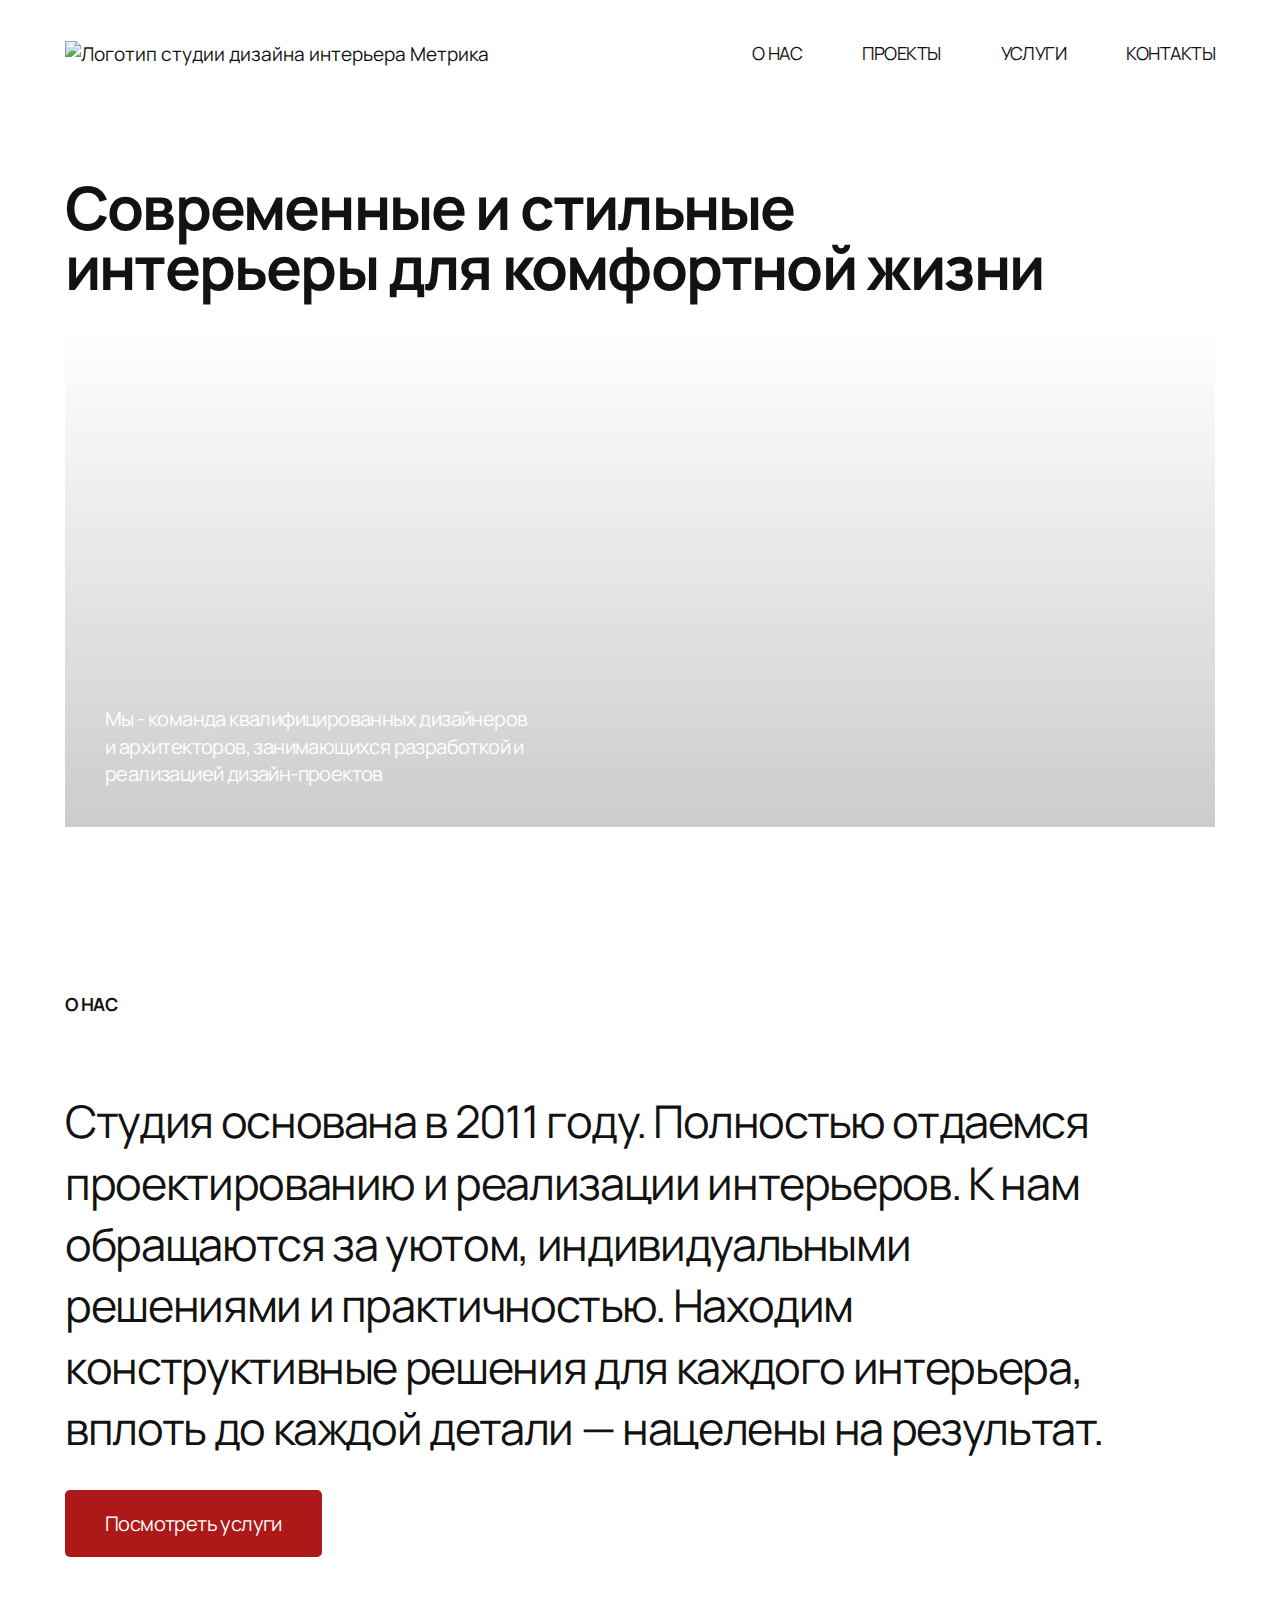
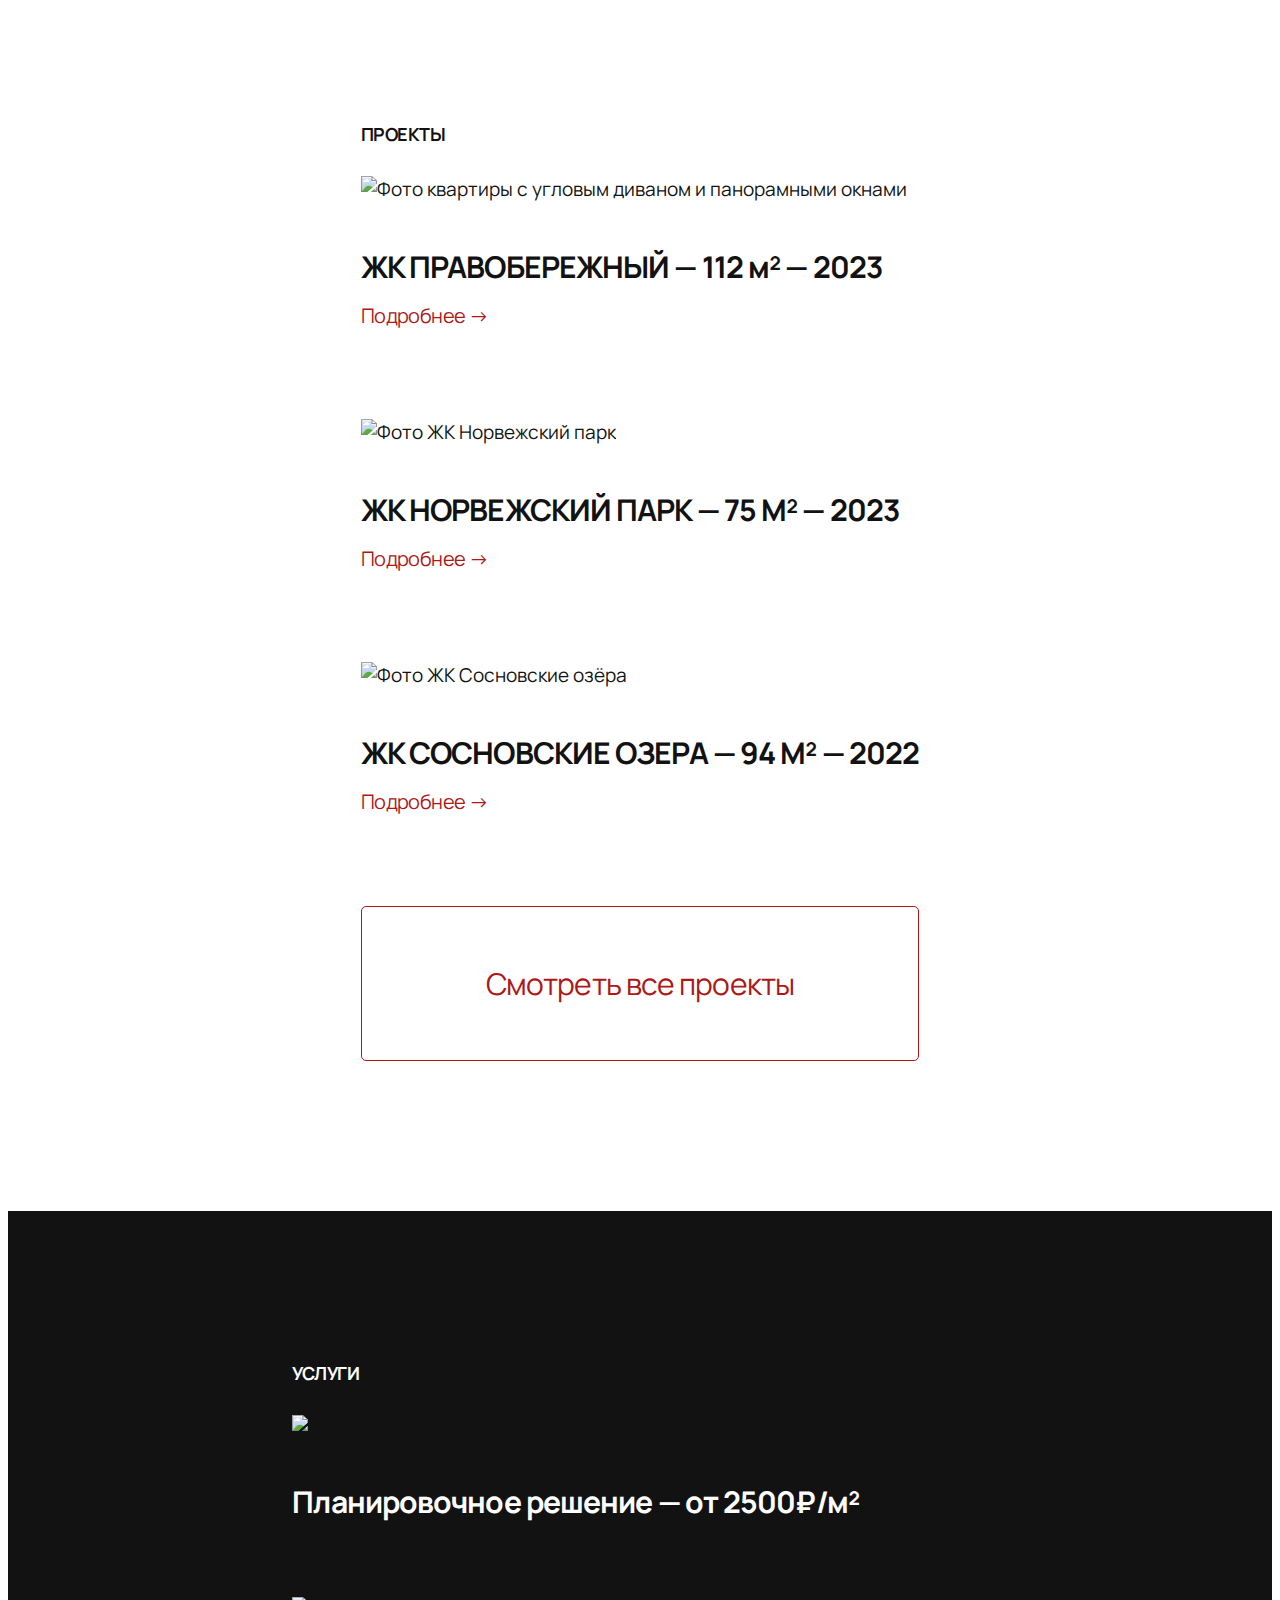
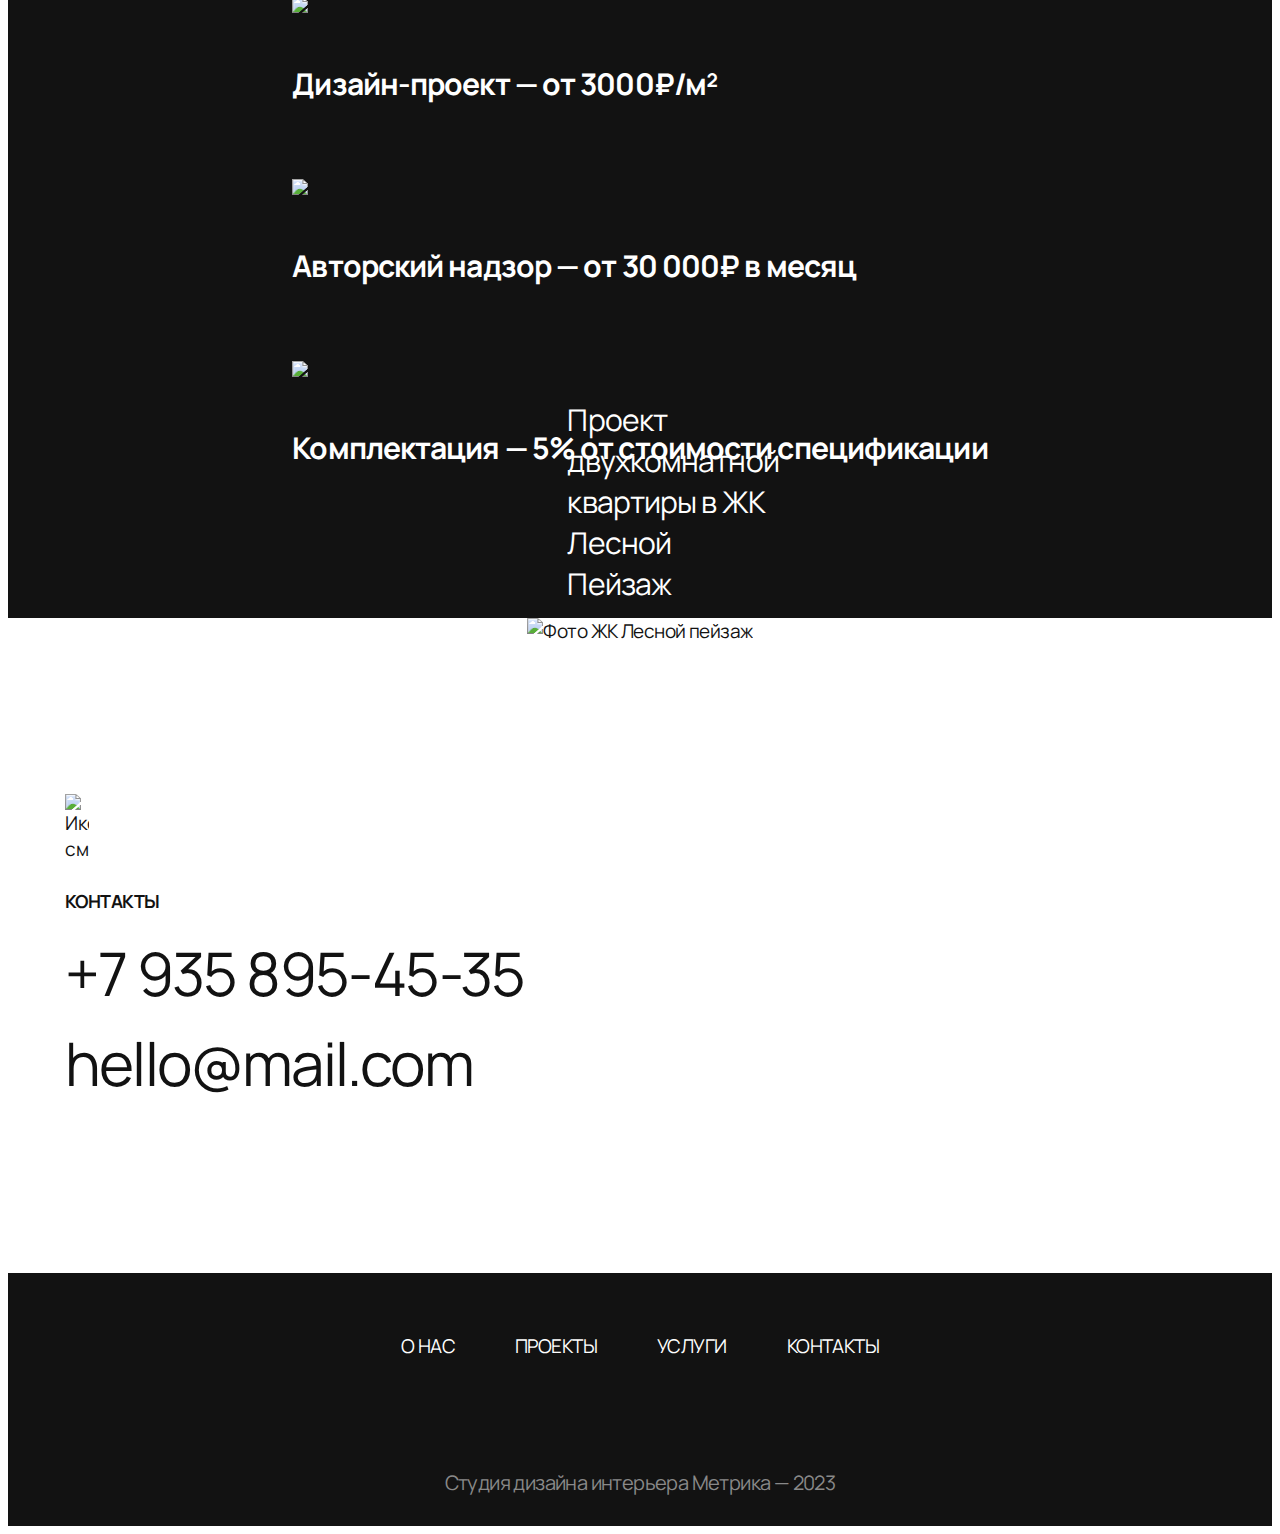
==== Metrics/index.html @ fdb77450 "Refactoring" ====
<!DOCTYPE html>
<html lang="en">

<head>
    <link rel="stylesheet" href="Styles/reset.css">
    <link href="https://fonts.googleapis.com/css2?family=Manrope:wght@400&display=swap" rel="stylesheet">
    <meta charset="UTF-8">
    <meta http-equiv="X-UA-Compatible" content="IE=edge">
    <meta name="viewport" content="width=device-width, initial-scale=1.0">
    <link rel="preconnect" href="https://fonts.googleapis.com">
    <link rel="preconnect" href="https://fonts.gstatic.com" crossorigin>
    <link rel="stylesheet" href="Styles/style.css">
    <link rel="stylesheet" href="Styles/adaptive.css">
    <link rel="icon" href="./Resources/Objects/Metrica_favicon/Favicon-logo.png">
    <title>Metrica</title>
</head>

<body>
    <div class="wrapper">
        <header class="header container">
            <div class="header__left">
                <img src="Resources/Objects/Metrica_logo/Metrica_logo.png"
                    alt="Логотип студии дизайна интерьера Метрика"
                    srcset="Resources/Objects/Metrica_logo/Metrica_logo@2x.png 2x">
            </div>
            <nav class="header__right">
                <a href="#about_us">О НАС</a>
                <a href="#projects">ПРОЕКТЫ</a>
                <a href="#services">УСЛУГИ</a>
                <a href="#contacts">КОНТАКТЫ</a>
            </nav>
        </header>
    </div>

    <div class="wrapper">
        <div class="wrapper__main  container">
            <h1>Современные и стильные <br>интерьеры для комфортной жизни</h1>
            <div class="background-chair">
                <p>Мы - команда квалифицированных дизайнеров и архитекторов, занимающихся разработкой и реализацией
                    дизайн-проектов</p>
            </div>
        </div>
    </div>

    <div class="wrapper">
        <div id="about-us" class="wrapper__about-us container">
            <h2>О НАС</h2>
            <p>Студия основана в 2011 году. Полностью отдаемся проектированию и реализации интерьеров. К нам обращаются
                за
                уютом, индивидуальными решениями и практичностью. Находим конструктивные решения для каждого интерьера,
                вплоть до каждой детали — нацелены на результат.</p>
            <a href="/">Посмотреть услуги</a>
        </div>
    </div>


    <div class="wrapper">
        <div id="projects" class="wrapper__projects">
            <h2>ПРОЕКТЫ</h2>
            <div class="project">
                <img src="Resources/Photos/RC-Pravoberezhny/RC-Pravoberezhny.png"
                    alt="Фото квартиры с угловым диваном и панорамными окнами"
                    srcset="Resources/Photos/RC-Pravoberezhny/RC-Pravoberezhny@2x.png 2x">
                <h3>ЖК ПРАВОБЕРЕЖНЫЙ — 112 м² — 2023</h3>
                <a href="">Подробнее →</a>
            </div>
            <div class="project">
                <img src="Resources/Photos/RC-Norvezhskiy-park/RC-Norvezhskiy-park.png" alt="Фото ЖК Норвежский парк"
                    srcset="Resources/Photos/RC-Norvezhskiy-park/RC-Norvezhskiy-park@2.png x2">
                <h3>ЖК НОРВЕЖСКИЙ ПАРК — 75 М² — 2023</h3>
                <a href="">Подробнее →</a>
            </div>
            <div class="project">
                <img src="Resources/Photos/RC-Sosnovskie-ozera/RC-Sosnovskie-ozera.png" alt="Фото ЖК Сосновские озёра"
                    srcset="Resources/Photos/RC-Sosnovskie-ozera/RC-Sosnovskie-ozera@2.png x2">
                <h3>ЖК СОСНОВСКИЕ ОЗЕРА — 94 М² — 2022</h3>
                <a href="">Подробнее →</a>
            </div>
            <a href="" class="project__btn-show-all">Смотреть все проекты</a>
        </div>
    </div>


    <div class="black-background">
        <div class="wrapper">
            <div id="services" class="wrapper__services">
                <h2>УСЛУГИ</h2>
                <div class="service">
                    <img src="Resources/Photos/Planning-decision/Planning-decision.png"
                        srcset="Resources/Photos/Planning-decision/Planning-decision@2.png x2">
                    <h3>Планировочное решение — от 2500₽/м²</h3>
                </div>
                <div class="service">
                    <img src="Resources/Photos/Project-design/Project-design.png"
                        srcset="Resources/Photos/Project-design/Project-design@2.png x2">
                    <h3>Дизайн-проект — от 3000₽/м²</h3>
                </div>
                <div class="service">
                    <img src="Resources/Photos/Author's-supervision/Author's-supervision.png"
                        srcset="Resources/Photos/Project-design/Author's-supervision@2.png x2">
                    <h3>Авторский надзор — от 30 000₽ в месяц</h3>
                </div>
                <div class="service">
                    <img src="Resources/Photos/Equipment/Equipment.png"
                        srcset="Resources/Photos/Equipment/Equipment@2.png x2">
                    <h3>Комплектация — 5% от стоимости спецификации</h3>
                </div>
            </div>
        </div>
    </div>

    <div class="wrapper">

        <a href="/" class="wrapper__single-project">
            <img src="Resources/Photos/RC_Forest_Landscape/RC_Forest_Landscape.png" alt="Фото ЖК Лесной пейзаж"
                srcset="Resources/Photos/RC_Forest_Landscape/RC_Forest_Landscape@2.png x2">
            <p>Проект двухкомнатной квартиры в ЖК Лесной Пейзаж</p>
        </a>
    </div>

    <div class="wrapper">
        <div id="contacts" class="wrapper__contacts  container">
            <img src="Resources/Objects/Phone_logo/Phone_logo.png" alt="Иконка смартфона"
                srcset="Resources/Objects/Phone_logo/Phone_logo@2.png x2">
            <h2>КОНТАКТЫ</h2>
            <a href="tel:+79358954535">+7 935 895-45-35</a>
            <a href="mailto:mail@htmlacademy.ru">hello@mail.com</a>
        </div>
    </div>

    <div class="black-background">
        <div class="wrapper">
            <footer>
                <footer class="footer__links">
                    <a href="#about_us">О НАС</a>
                    <a href="#projects">ПРОЕКТЫ</a>
                    <a href="#services">УСЛУГИ</a>
                    <a href="#contacts">КОНТАКТЫ</a>
                </footer>
                <p>Студия дизайна интерьера Метрика — 2023</p>
            </footer>
        </div>
    </div>

</body>

</html>
---- Metrics/Styles/style.css ----
html {
  font-family: "Manrope";
  font-size: 62.5%;
  color: #121212;
}

body {
  font-size: 1.9rem;
  align-items: center;
  font-weight: 400;
  font-style: normal;
}

h1,
h2,
h3,
h4,
h5,
h6,
p,
a {
  letter-spacing: -0.03em;
}

.wrapper {
  display: flex;
  flex-direction: column;
  align-items: center;
  font-family: "Manrope";
  font-style: normal;
  padding: 0 3.3rem;
}

.container {
  max-width: 115rem;
}

a {
  color: #121212;
  text-decoration: none;
  transition: all 0.3s;
}

a:hover {
  color: #888888;
  border-bottom: 0.1rem solid #888888;
  transition: 0.3s;
}

.header {
  width: 100%;
  display: flex;
  justify-content: space-between;
  flex-wrap: wrap;
  margin-bottom: 7rem;
  margin-top: 3.3rem;
}

.header__left img {
  width: auto;
  height: 1.9rem;
}

.header__right {
  display: flex;
  flex-wrap: wrap;
  gap: 6rem;
}

.header__right a {
  font-size: 1.8rem;
}

.wrapper__main {
  display: flex;
  flex-direction: column;
  margin-bottom: 15rem;
  width: 100%;
}

h1 {
  font-size: 6rem;
  line-height: 6rem;
  margin-bottom: 3rem;
}

.background-chair {
  display: flex;
  align-items: end;
  background: linear-gradient(
      180deg,
      rgba(0, 0, 0, 0) 0%,
      rgba(0, 0, 0, 0.2) 100%
    ),
    url(../Resources/Photos/Chair.png) center center/cover no-repeat;
  width: 100%;
  height: 50vw;
  max-height: 50rem;
}

.background-chair p {
  color: #fff;
  max-width: 43rem;
  margin: 4rem;
  font-size: 2rem;
  line-height: 2.73rem;
}

h2 {
  font-size: 1.8rem;
  margin-bottom: 3rem;
  justify-content: start;
}

.wrapper__about-us {
  display: flex;
  flex-direction: column;
  margin-bottom: 15rem;
}

.wrapper__about-us p {
  max-width: 105rem;
}

.wrapper__about-us {
  width: 100%;
}

p {
  font-size: 4.5rem;
  line-height: 6.14rem;
  margin-bottom: 3rem;
}

.wrapper__about-us a {
  width: fit-content;
  background-color: #ad1818;
  color: #fff;
  padding: 2rem 4rem;
  text-decoration: none;
  font-size: 2rem;
  line-height: 2.73rem;
  border-radius: 0.5rem;
  transition: 0.3s;
}

.wrapper__about-us a:hover {
  border-bottom: none;
}

.wrapper__projects {
  display: flex;
  flex-direction: column;
  margin-bottom: 15rem;
}

.project {
  margin-bottom: 9rem;
}

.project img {
  width: 100%;
  margin-bottom: 1.5rem;
}

h3 {
  font-size: 3rem;
  line-height: 4rem;
  margin-bottom: 1.5rem;
}

.project a {
  border: none;
  color: #ad1818;
  text-decoration: none;
  font-size: 2rem;
  line-height: 2.73rem;
  margin-bottom: 9rem;

  transition: 0.3s;
}

a.project__btn-show-all {
  font-size: 3rem;
  text-align: center;
  padding-top: 5.6rem;
  padding-bottom: 5.6rem;
  border: 0.1rem solid #ad1818;
  text-decoration: none;
  color: #ad1818;
  border-radius: 0.5rem;
  transition: 0.3s;
}

a.project__btn-show-all:hover {
  text-decoration: none;
  color: #fff;
  background-color: #ad1818;
  transition: 0.4s;
}

.wrapper__services {
  display: flex;
  flex-direction: column;
  justify-content: center;
  color: #fff;
  background-color: #121212;
  align-items: start;
  margin-bottom: 7.5rem;
}

.wrapper__services h2 {
  margin-top: 15rem;
}

.wrapper__services img {
  width: 100%;
  margin-bottom: 1.5rem;
}

.service {
  margin-bottom: 6rem;
}

.wrapper__single-project {
  position: relative;

  margin-bottom: 15rem;
}

.wrapper__single-project img {
  width: 100%;
  max-width: 115rem;
}

.wrapper__single-project:hover {
  border-bottom: none;
}

.wrapper__single-project p {
  color: #fff;
  position: absolute;
  font-size: 3rem;
  line-height: 4.1rem;
  max-width: 48rem;
  bottom: 4rem;
  left: 4rem;
  margin-bottom: 0;
}

.black-background {
  background: #121212;
}

.wrapper__contacts {
  position: relative;
  display: flex;
  flex-direction: column;
  margin-bottom: 15rem;
  width: 100%;
}

.wrapper__contacts img {
  max-width: 2.4rem;
  margin-bottom: 1.2rem;
}

.wrapper__contacts h3 {
  font-size: 6rem;
  line-height: 6rem;
  margin-bottom: 3rem;
}

.wrapper__contacts a {
  text-decoration: none;
  font-size: 6rem;
  line-height: 6rem;
  margin-bottom: 3rem;
  border: none;
}

.wrapper__contacts a:hover {
  color: #888888;
  text-decoration: underline;
  transition: 0.3s;
}

footer {
  margin-top: 3rem;
  display: flex;
  flex-direction: column;
  align-items: center;
  flex-wrap: wrap;
}

.footer__links {
  margin-bottom: 9rem;
  display: flex;
  flex-direction: row;
  flex-wrap: wrap;
  gap: 6rem;
}

footer a {
  color: #fff;
  transition: 0.3s;
  text-decoration: none;
  border-bottom: none;
}

footer a:hover {
  color: #898989;
  transition: 0.3s;
  border-bottom: none;
}

footer p {
  color: #898989;
  font-size: 2rem;
  line-height: 2.7rem;
  margin-bottom: 3rem;
}
---- Metrics/Styles/adaptive.css ----
@media (max-width: 60rem) {
  .header {
    flex-direction: column;
    justify-content: center;
    align-content: center;
    gap: 5rem;
    margin-bottom: 5rem;
  }

  .header__right {
    flex-direction: column;
    text-align: center;
  }

  .header__left img {
    width: auto;
    height: 3rem;
  }

  .wrapper__main {
    margin-bottom: 8rem;
  }

  h1 {
    font-size: 2.3rem;
    line-height: 3rem;
    font-weight: 500;
  }

  h2 {
    font-size: 1.8rem;
    margin-bottom: 3rem;
    letter-spacing: -0.03em;
    justify-content: start;
    text-align: center;
  }

  .wrapper__about-us {
    margin-bottom: 10rem;
  }

  .background-chair {
    height: 93vw;
    max-height: 50rem;
    background: linear-gradient(
        180deg,
        rgba(0, 0, 0, 0) 40%,
        rgba(0, 0, 0, 0.6) 100%
      ),
      url(../Resources/Photos/Chair.png) center center/cover no-repeat;
  }

  .background-chair p {
    color: #fff;
    max-width: 43rem;
    margin: 2.5rem;
    font-size: 1.5rem;
    line-height: 2rem;
  }

  p {
    font-size: 2.4rem;
    line-height: 3.5rem;
  }

  .wrapper__about-us {
    margin-bottom: 8rem;
  }

  .wrapper__about-us a {
    width: 100%;
    text-align: center;
  }

  .project img {
    height: 50vw;
    object-fit: cover;
  }

  h3 {
    font-size: 2rem;
    line-height: 3rem;
  }

  .wrapper__projects {
    margin-bottom: 4rem;
  }

  .project {
    margin-bottom: 5rem;
  }

  .project:nth-child(4) {
    margin-bottom: 8rem;
  }

  a.project__btn-show-all {
    font-size: 2.4rem;
    padding-top: 3.2rem;
    padding-bottom: 3.2rem;
  }

  .wrapper__services {
    align-items: center;
    margin-bottom: 0;
  }

  .wrapper__services h2 {
    margin-top: 4rem;
  }

  .service:nth-child(5) {
    margin-bottom: 4rem;
  }

  .wrapper__services img {
    height: 30vw;
    object-fit: cover;
  }

  .wrapper__single-project {
    margin-top: 4rem;
    margin-bottom: 8rem;
  }

  .wrapper__single-project p {
    max-width: 21rem;
    font-size: 1.5rem;
    line-height: 2rem;
    bottom: 2.5rem;
    left: 2.5rem;
    margin-bottom: 0;
  }

  .wrapper__single-project img {
    height: 74vw;
    object-fit: cover;
  }

  .wrapper__single-project h3 {
    color: #fff;
    position: absolute;
    left: 2rem;
    bottom: 2rem;
    max-width: 31rem;
  }

  .wrapper__contacts {
    margin-bottom: 0;
    justify-content: center;
    align-self: center;
    text-align: center;
    width: 100%;
  }

  .wrapper__contacts img {
    display: none;
  }

  .wrapper__contacts a {
    font-size: 3.1rem;
    line-height: 3.1rem;
    margin-bottom: 4rem;
    letter-spacing: -0.03em;
  }

  footer {
    margin-top: 0;
  }

  .footer__links {
    font-size: 1.4rem;
    margin-top: 4rem;
    margin-bottom: 4rem;
    gap: 2rem;
  }

  footer p {
    font-size: 1.5rem;
    line-height: 2.7rem;
    margin-bottom: 4rem;
  }
}
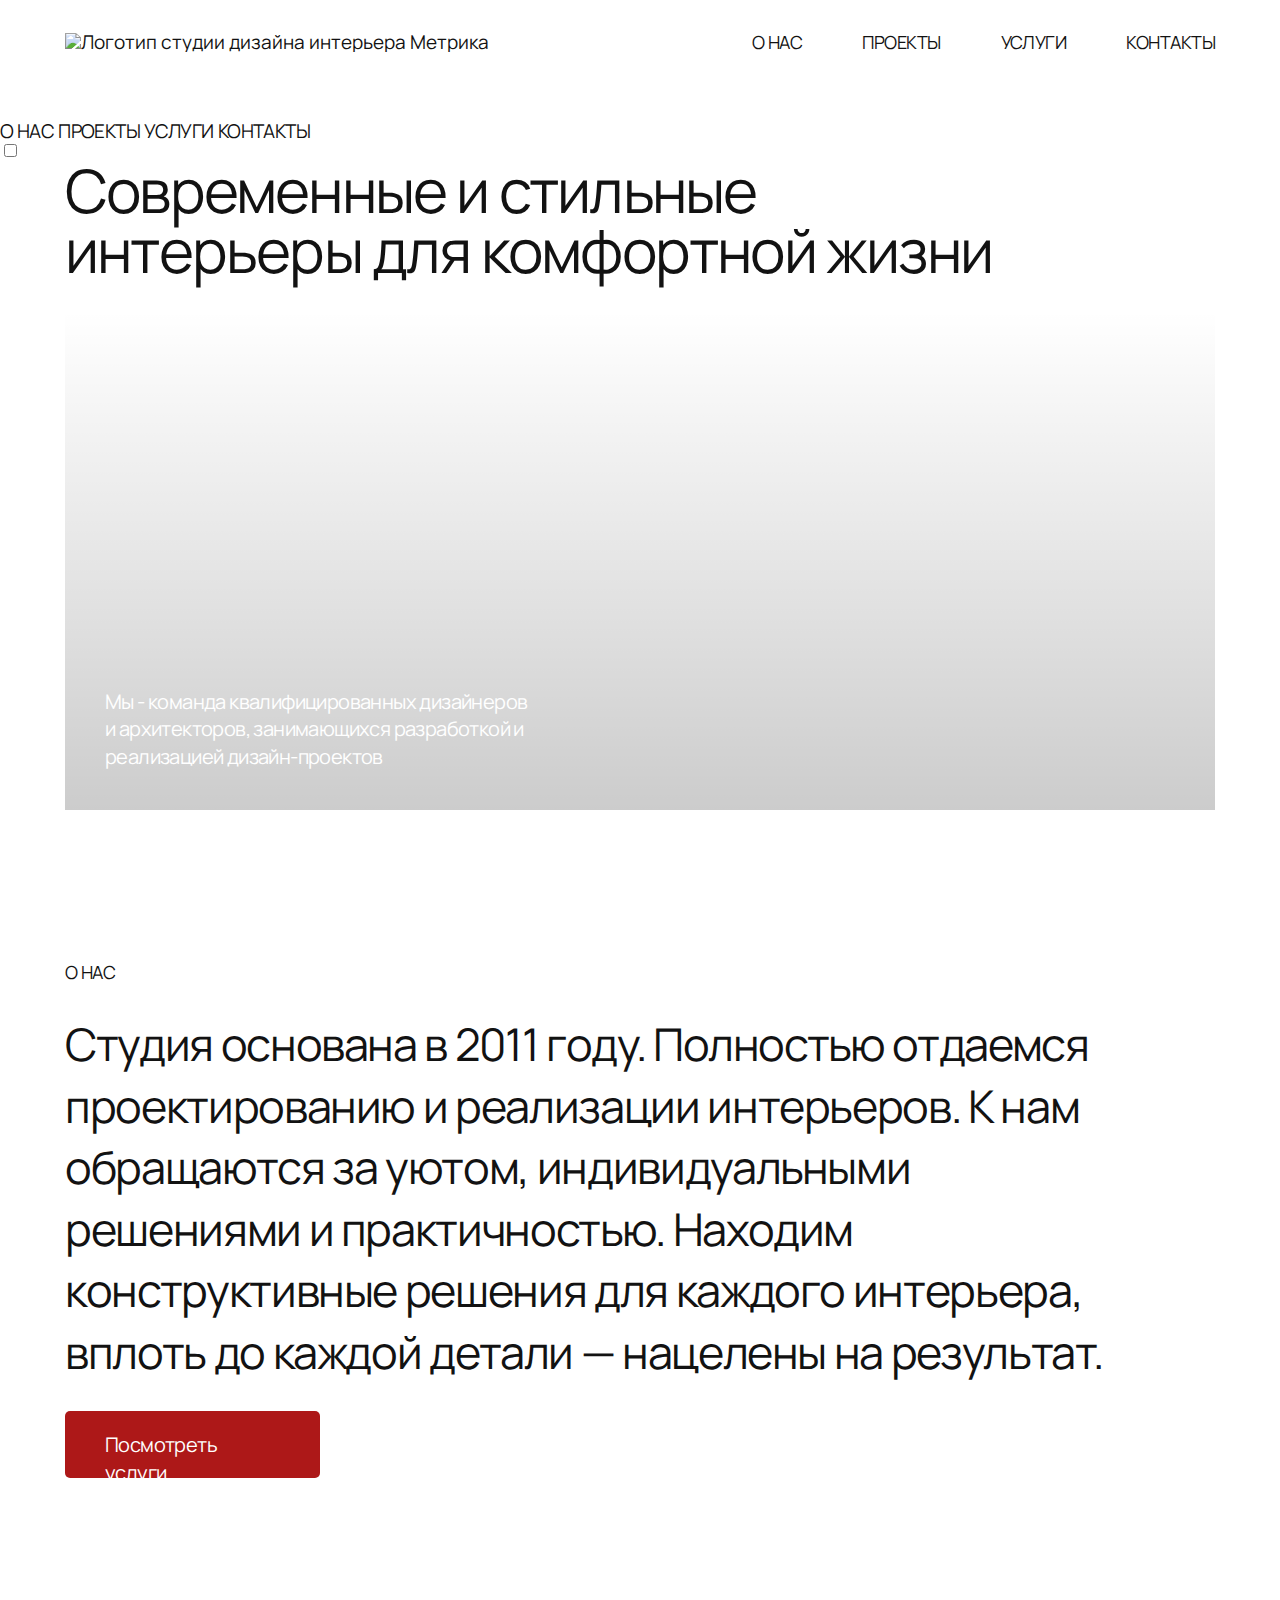
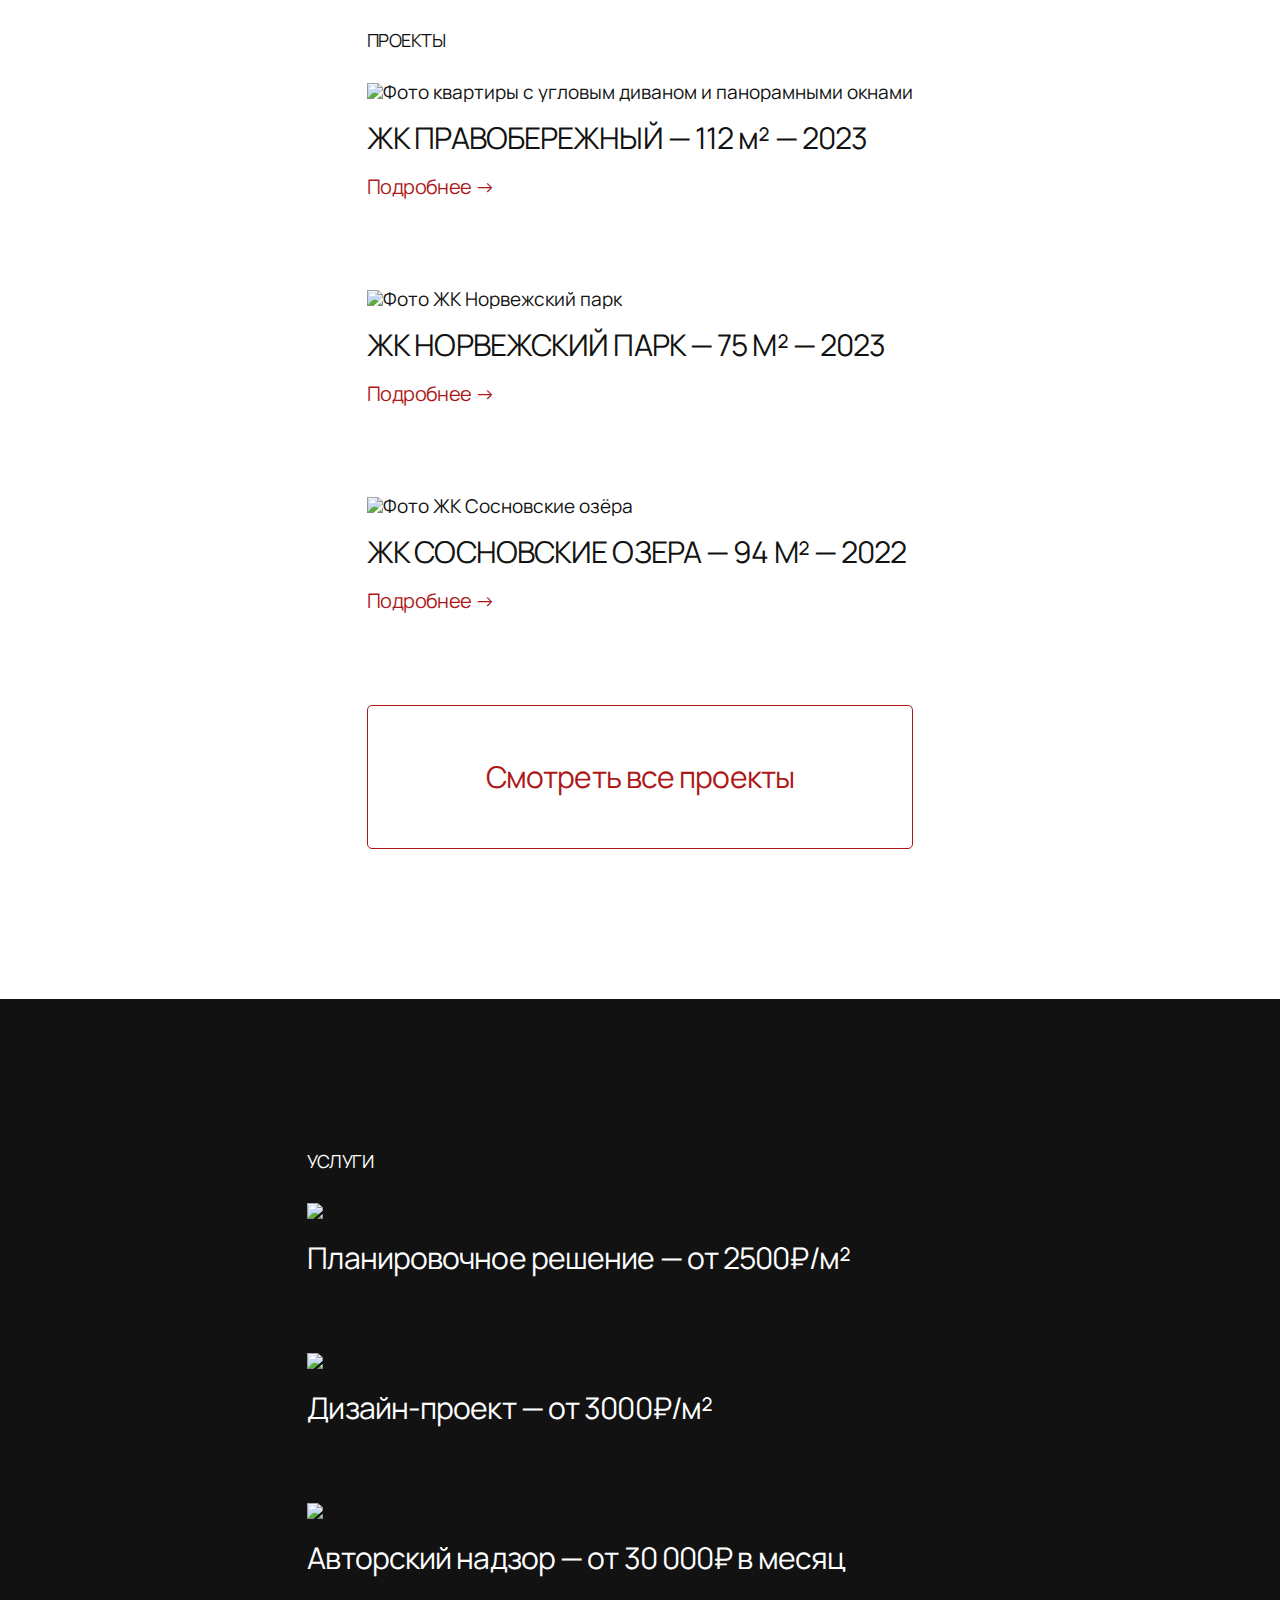
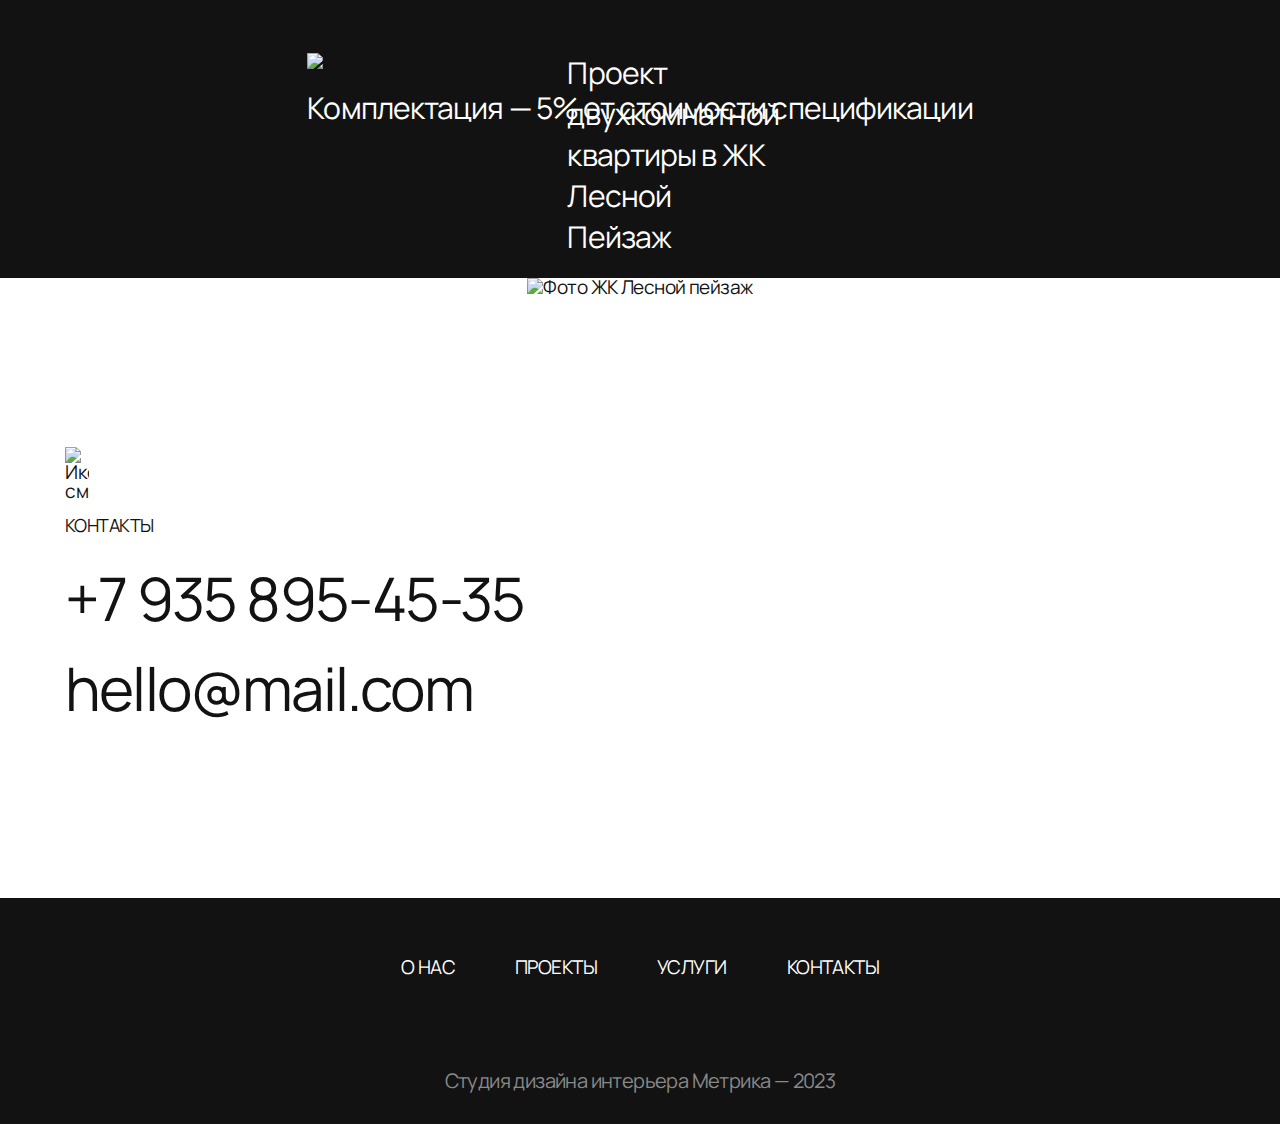
==== commit b51b0e7d: "added mobile menu" ====
--- a/Metrics/index.html
+++ b/Metrics/index.html
@@ -11,11 +11,12 @@
     <link rel="preconnect" href="https://fonts.gstatic.com" crossorigin>
     <link rel="stylesheet" href="Styles/style.css">
     <link rel="stylesheet" href="Styles/adaptive.css">
+    <link rel="stylesheet" href="Styles/test.css">
     <link rel="icon" href="./Resources/Objects/Metrica_favicon/Favicon-logo.png">
     <title>Metrica</title>
 </head>
 
-<body>
+<body id="body">
     <div class="wrapper">
         <header class="header container">
             <div class="header__left">
@@ -23,8 +24,9 @@
                     alt="Логотип студии дизайна интерьера Метрика"
                     srcset="Resources/Objects/Metrica_logo/Metrica_logo@2x.png 2x">
             </div>
+
             <nav class="header__right">
-                <a href="#about_us">О НАС</a>
+                <a href="#about-us">О НАС</a>
                 <a href="#projects">ПРОЕКТЫ</a>
                 <a href="#services">УСЛУГИ</a>
                 <a href="#contacts">КОНТАКТЫ</a>
@@ -32,6 +34,19 @@
         </header>
     </div>
 
+    <nav id="mobile-header">
+
+        <a href="#about-us">О НАС</a></div>
+        <a href="#projects">ПРОЕКТЫ</a>
+        <a href="#services">УСЛУГИ</a>
+        <a href="#contacts">КОНТАКТЫ</a>
+        <div id="toggle">
+            <input type="checkbox">
+            <span></span>
+        </div>
+    </nav>
+
+    <div id="blackout"></div>
     <div class="wrapper">
         <div class="wrapper__main  container">
             <h1>Современные и стильные <br>интерьеры для комфортной жизни</h1>
@@ -45,9 +60,11 @@
     <div class="wrapper">
         <div id="about-us" class="wrapper__about-us container">
             <h2>О НАС</h2>
-            <p>Студия основана в 2011 году. Полностью отдаемся проектированию и реализации интерьеров. К нам обращаются
+            <p>Студия основана в 2011 году. Полностью отдаемся проектированию и реализации интерьеров. К нам
+                обращаются
                 за
-                уютом, индивидуальными решениями и практичностью. Находим конструктивные решения для каждого интерьера,
+                уютом, индивидуальными решениями и практичностью. Находим конструктивные решения для каждого
+                интерьера,
                 вплоть до каждой детали — нацелены на результат.</p>
             <a href="/">Посмотреть услуги</a>
         </div>
@@ -142,6 +159,7 @@
         </div>
     </div>
 
+    <script src="Scripts/script.js"></script>
 </body>
 
 </html>--- a/Metrics/Styles/style.css
+++ b/Metrics/Styles/style.css
@@ -42,8 +42,8 @@
 }
 
 a:hover {
-  color: #888888;
-  border-bottom: 0.1rem solid #888888;
+  border-bottom: 0.1rem solid #121212;
+  opacity: 0.5;
   transition: 0.3s;
 }
 
@@ -53,18 +53,23 @@
   justify-content: space-between;
   flex-wrap: wrap;
   margin-bottom: 7rem;
-  margin-top: 3.3rem;
+  margin-top: 3.282rem;
 }
 
 .header__left img {
-  width: auto;
-  height: 1.9rem;
+  width: 12.689rem;
+  height: 2.142rem;
 }
 
 .header__right {
   display: flex;
   flex-wrap: wrap;
   gap: 6rem;
+}
+
+.header__right ::after {
+  width: 10rem;
+  height: 10rem;
 }
 
 .header__right a {
@@ -108,6 +113,7 @@
 
 h2 {
   font-size: 1.8rem;
+  line-height: 2.459rem;
   margin-bottom: 3rem;
   justify-content: start;
 }
@@ -128,23 +134,26 @@
 
 p {
   font-size: 4.5rem;
-  line-height: 6.14rem;
-  margin-bottom: 3rem;
+  line-height: 6.147rem;
+  margin-bottom: 2.8rem;
 }
 
 .wrapper__about-us a {
   width: fit-content;
   background-color: #ad1818;
+  width: 25.5rem;
+  height: 6.7rem;
   color: #fff;
   padding: 2rem 4rem;
   text-decoration: none;
   font-size: 2rem;
-  line-height: 2.73rem;
+  line-height: 2.732rem;
   border-radius: 0.5rem;
   transition: 0.3s;
 }
 
 .wrapper__about-us a:hover {
+  opacity: 1;
   border-bottom: none;
 }
 
@@ -165,7 +174,7 @@
 
 h3 {
   font-size: 3rem;
-  line-height: 4rem;
+  line-height: 4.098rem;
   margin-bottom: 1.5rem;
 }
 
@@ -174,13 +183,18 @@
   color: #ad1818;
   text-decoration: none;
   font-size: 2rem;
-  line-height: 2.73rem;
+  line-height: 2.732rem;
   margin-bottom: 9rem;
 
   transition: 0.3s;
 }
 
+.project a:hover {
+  opacity: 1;
+}
+
 a.project__btn-show-all {
+  width: 100%;
   font-size: 3rem;
   text-align: center;
   padding-top: 5.6rem;
@@ -193,6 +207,7 @@
 }
 
 a.project__btn-show-all:hover {
+  opacity: 1;
   text-decoration: none;
   color: #fff;
   background-color: #ad1818;
@@ -234,6 +249,7 @@
 }
 
 .wrapper__single-project:hover {
+  opacity: 1;
   border-bottom: none;
 }
 
@@ -320,3 +336,7 @@
   line-height: 2.7rem;
   margin-bottom: 3rem;
 }
+
+.fixed {
+  position: fixed;
+}
--- a/Metrics/Styles/adaptive.css
+++ b/Metrics/Styles/adaptive.css
@@ -1,15 +1,121 @@
 @media (max-width: 60rem) {
+  #mobile-header {
+    display: flex;
+    position: absolute;
+    flex-direction: column;
+    text-align: center;
+    align-items: center;
+    gap: 3.3rem;
+    margin: 0 auto;
+    top: -11.7rem;
+    left: 0;
+    right: 0;
+    background: white;
+    display: flex;
+    transition: all 600ms ease-in-out;
+    padding-bottom: 1rem;
+    z-index: 1;
+  }
+
+  #toggle {
+    position: relative;
+    width: 4rem;
+    height: 4rem;
+    transition: all 300ms ease-in-out;
+  }
+
+  #toggle input {
+    position: absolute;
+    top: -10px;
+    left: -10px;
+    width: 50px;
+    height: 50px;
+    z-index: 1;
+    opacity: 0;
+    cursor: pointer;
+  }
+
+  #mobile-header span::after,
+  #mobile-header span::before {
+    position: absolute;
+    display: block;
+    content: "";
+    background-color: #121212;
+    transform: rotate(45deg);
+    width: 25px;
+    height: 5px;
+    top: 5px;
+    transition: all 0.3s;
+  }
+
+  #mobile-header span::before {
+    transform: rotate(-45deg);
+    left: 15px;
+  }
+
+  #mobile-header.active {
+    top: 9.3rem;
+    transition: all 600ms ease-in-out;
+    padding-bottom: 3.3rem;
+  }
+
+  #toggle input:checked + span::after {
+    transform: rotate(-45deg);
+    top: 3px;
+  }
+
+  #toggle input:checked + span::before {
+    transform: rotate(45deg);
+    top: 3px;
+  }
+
+  #blackout {
+    visibility: hidden;
+    position: absolute;
+    display: block;
+    width: 100%;
+    height: 200rem;
+    background-color: transparent;
+    transition: all 400ms;
+  }
+
+  #blackout.blackout {
+    visibility: inherit;
+    display: block;
+    width: 100%;
+    height: 200rem;
+    position: absolute;
+    background-color: #121212;
+    opacity: 50%;
+    z-index: 0;
+    transition: all 400ms;
+  }
+
+  span {
+    position: absolute;
+    margin-top: 1rem;
+    left: 0;
+  }
+
   .header {
     flex-direction: column;
     justify-content: center;
     align-content: center;
     gap: 5rem;
     margin-bottom: 5rem;
+    background-color: #fff;
+    z-index: 2;
+    padding-top: 3.3rem;
+    margin-top: 0;
   }
 
   .header__right {
-    flex-direction: column;
-    text-align: center;
+    display: none;
+  }
+
+  a {
+    width: fit-content;
+    border-bottom: 0.1rem solid transparent;
   }
 
   .header__left img {
@@ -18,6 +124,7 @@
   }
 
   .wrapper__main {
+    margin-top: 3.3rem;
     margin-bottom: 8rem;
   }
 
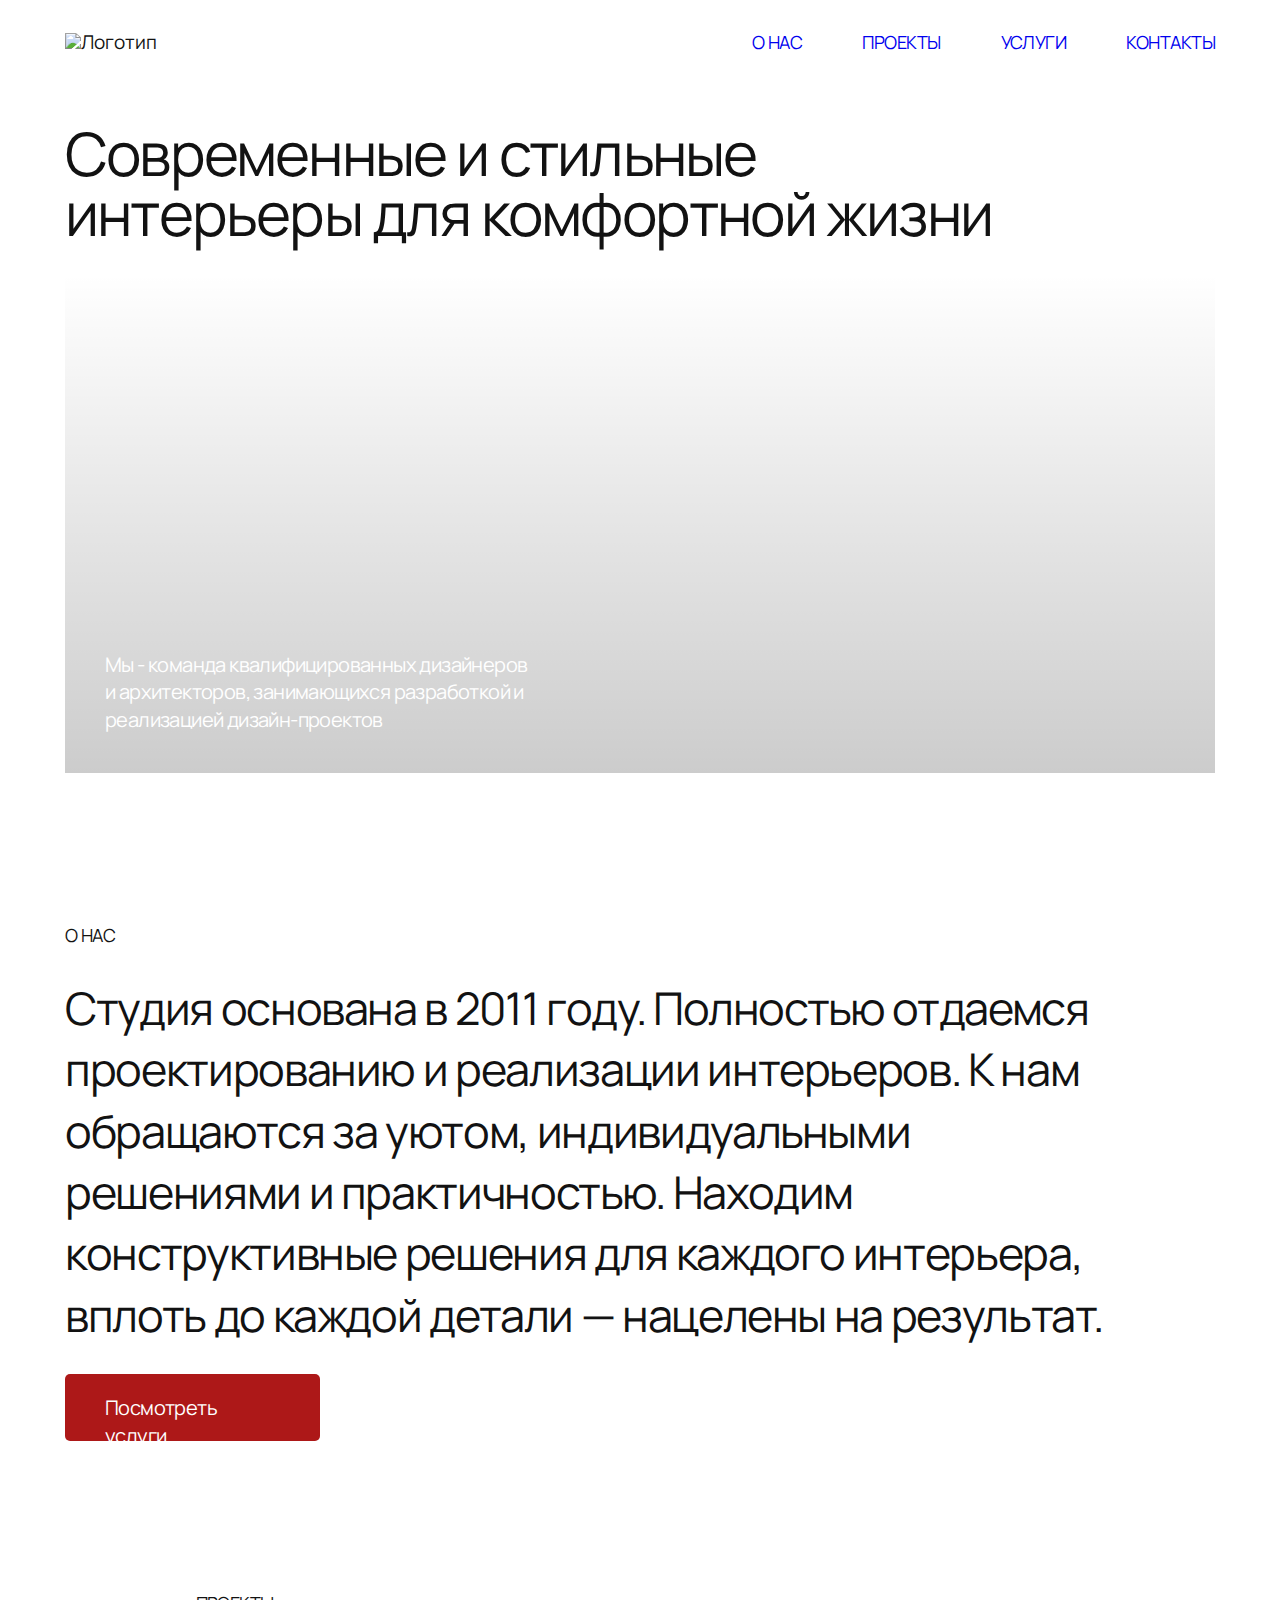
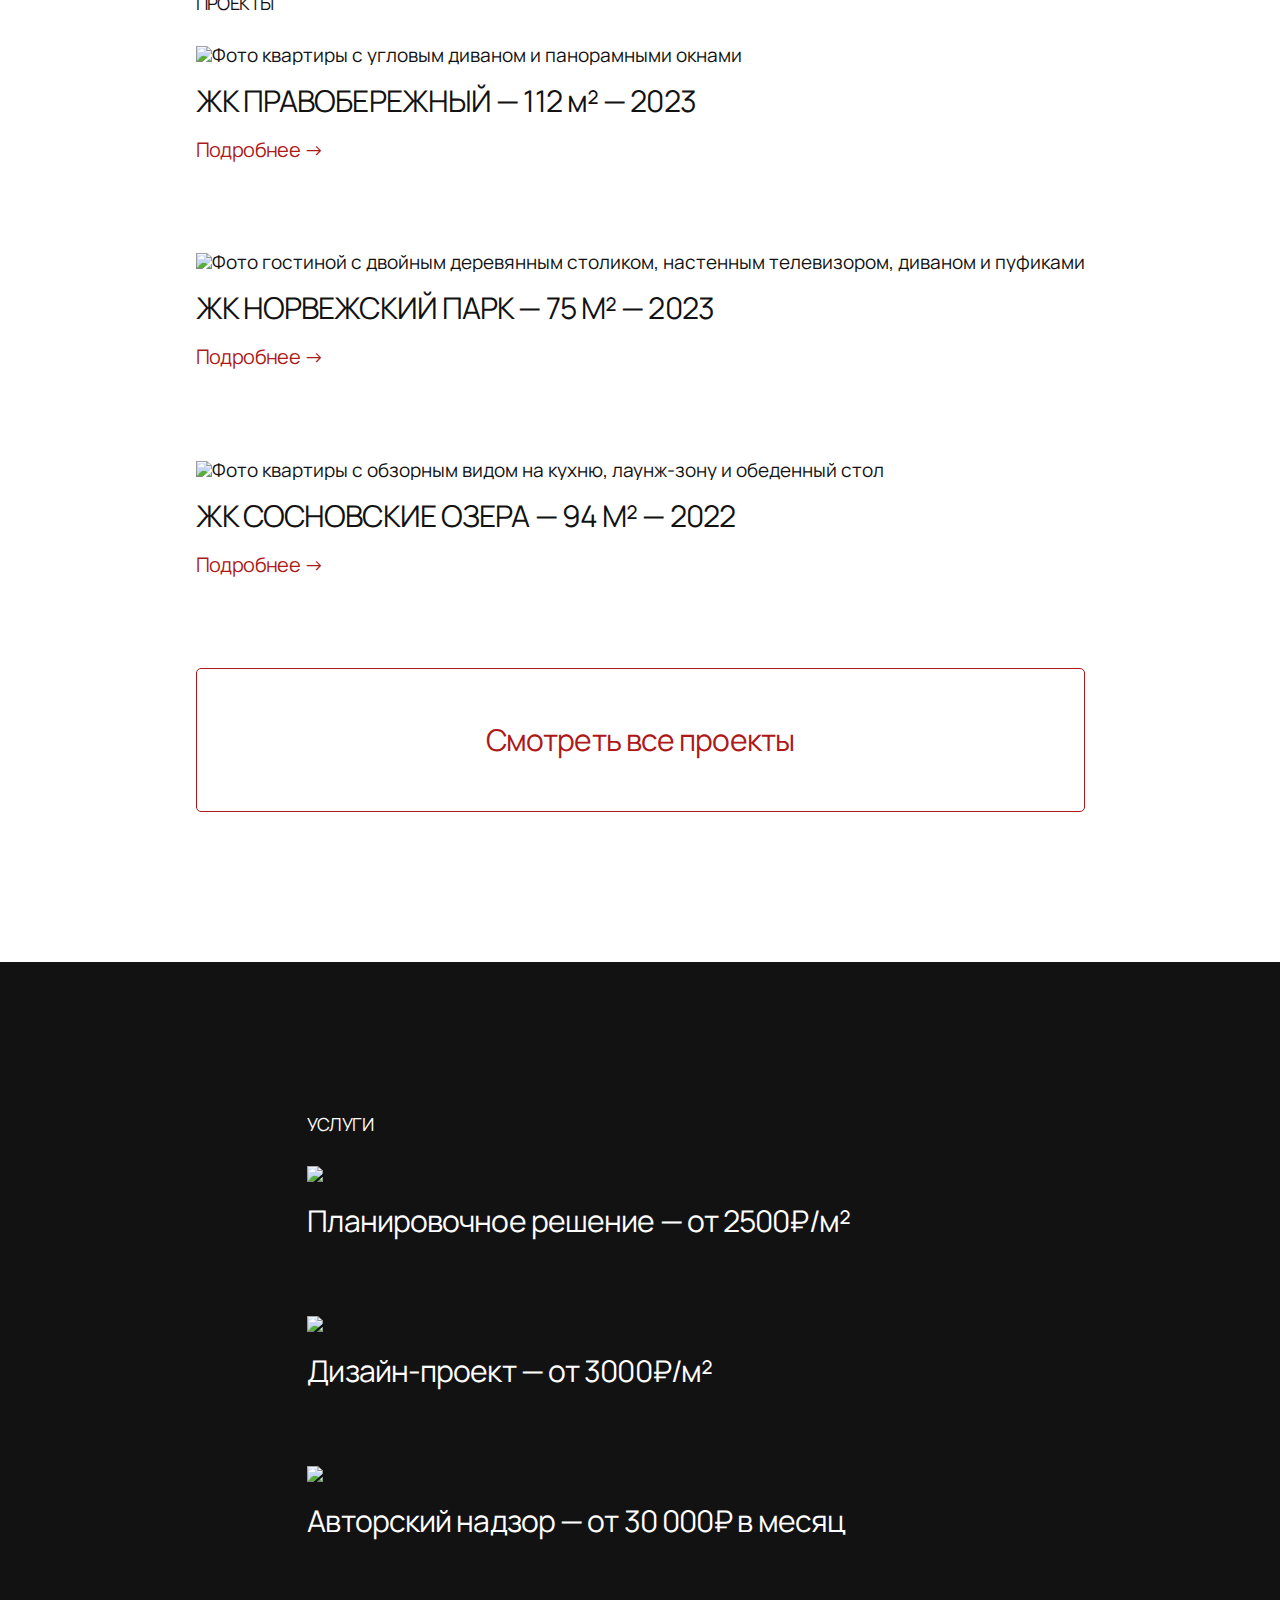
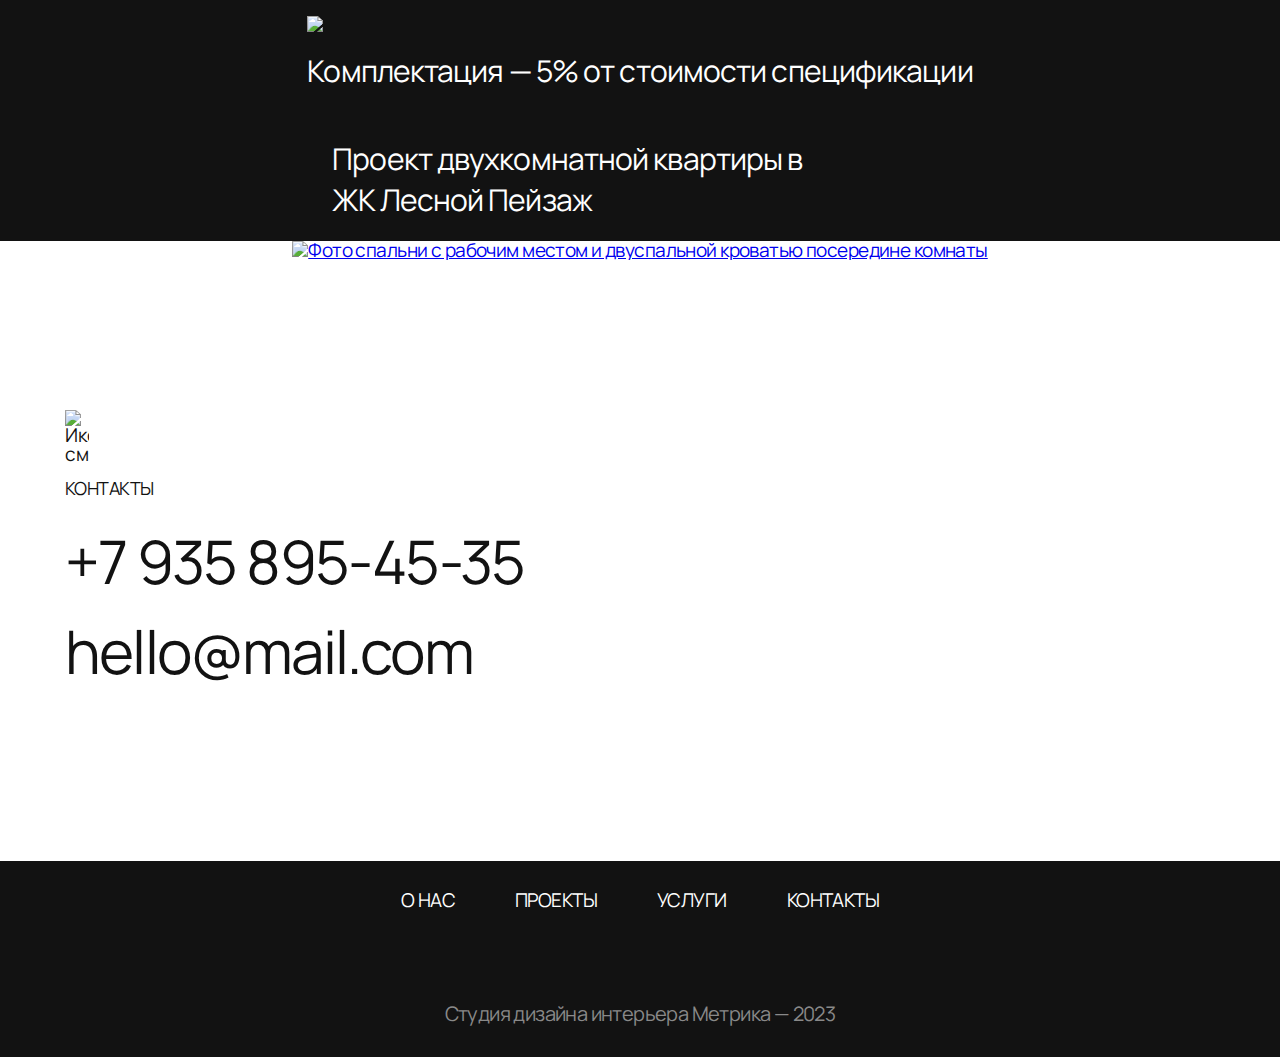
==== commit 81a62ef0: "ref" ====
--- a/Metrics/index.html
+++ b/Metrics/index.html
@@ -11,7 +11,6 @@
     <link rel="preconnect" href="https://fonts.gstatic.com" crossorigin>
     <link rel="stylesheet" href="Styles/style.css">
     <link rel="stylesheet" href="Styles/adaptive.css">
-    <link rel="stylesheet" href="Styles/test.css">
     <link rel="icon" href="./Resources/Objects/Metrica_favicon/Favicon-logo.png">
     <title>Metrica</title>
 </head>
@@ -19,142 +18,143 @@
 <body id="body">
     <div class="wrapper">
         <header class="header container">
-            <div class="header__left">
-                <img src="Resources/Objects/Metrica_logo/Metrica_logo.png"
-                    alt="Логотип студии дизайна интерьера Метрика"
-                    srcset="Resources/Objects/Metrica_logo/Metrica_logo@2x.png 2x">
-            </div>
+            <img class="header__logo" src="Resources/Objects/Metrica_logo/Metrica_logo.png"
+                alt="Логотип студии дизайна интерьера Метрика"
+                srcset="Resources/Objects/Metrica_logo/Metrica_logo@2x.png 2x">
 
-            <nav class="header__right">
-                <a href="#about-us">О НАС</a>
-                <a href="#projects">ПРОЕКТЫ</a>
-                <a href="#services">УСЛУГИ</a>
-                <a href="#contacts">КОНТАКТЫ</a>
+
+            <nav class="header__navigation">
+                <a class="header__link link" href="#about-us">О НАС</a>
+                <a class="header__link link" href="#project">ПРОЕКТЫ</a>
+                <a class="header__link link" href="#service">УСЛУГИ</a>
+                <a class="header__link link" href="#contact">КОНТАКТЫ</a>
             </nav>
         </header>
     </div>
 
     <nav id="mobile-header">
-
-        <a href="#about-us">О НАС</a></div>
-        <a href="#projects">ПРОЕКТЫ</a>
-        <a href="#services">УСЛУГИ</a>
-        <a href="#contacts">КОНТАКТЫ</a>
-        <div id="toggle">
-            <input type="checkbox">
-            <span></span>
+        <a class="link" href="#about-us">О НАС</a>
+        <a class="link" href="#project">ПРОЕКТЫ</a>
+        <a class="link" href="#service">УСЛУГИ</a>
+        <a class="link" href="#contact">КОНТАКТЫ</a>
+        <div id="toggle" class="header__toggle">
+            <input class="header__input" type="checkbox">
+            <span class="header__span"></span>
         </div>
     </nav>
 
-    <div id="blackout"></div>
+    <div id="blackout"></div> <!-- Затемнение при активации мобильного меню -->
+
     <div class="wrapper">
-        <div class="wrapper__main  container">
-            <h1>Современные и стильные <br>интерьеры для комфортной жизни</h1>
-            <div class="background-chair">
-                <p>Мы - команда квалифицированных дизайнеров и архитекторов, занимающихся разработкой и реализацией
+        <div class="main  container">
+            <h1 class="h1">Современные и стильные <br>интерьеры для комфортной жизни</h1>
+            <div class="main__image">
+                <p class="main__paragraph">Мы - команда квалифицированных дизайнеров и архитекторов, занимающихся
+                    разработкой и реализацией
                     дизайн-проектов</p>
             </div>
         </div>
     </div>
 
     <div class="wrapper">
-        <div id="about-us" class="wrapper__about-us container">
-            <h2>О НАС</h2>
-            <p>Студия основана в 2011 году. Полностью отдаемся проектированию и реализации интерьеров. К нам
+        <div id="about-us" class="about-us container">
+            <h2 class="h2">О НАС</h2>
+            <p class="about-us__paragraph">Студия основана в 2011 году. Полностью отдаемся проектированию и реализации
+                интерьеров. К нам
                 обращаются
                 за
                 уютом, индивидуальными решениями и практичностью. Находим конструктивные решения для каждого
                 интерьера,
                 вплоть до каждой детали — нацелены на результат.</p>
-            <a href="/">Посмотреть услуги</a>
+            <a class="about-us__link" href="/">Посмотреть услуги</a>
         </div>
     </div>
 
-
     <div class="wrapper">
-        <div id="projects" class="wrapper__projects">
-            <h2>ПРОЕКТЫ</h2>
-            <div class="project">
-                <img src="Resources/Photos/RC-Pravoberezhny/RC-Pravoberezhny.png"
+        <div id="project" class="project">
+            <h2 class="h2">ПРОЕКТЫ</h2>
+            <div class="project__item">
+                <img class="project__image" src="Resources/Photos/RC-Pravoberezhny/RC-Pravoberezhny.png"
                     alt="Фото квартиры с угловым диваном и панорамными окнами"
                     srcset="Resources/Photos/RC-Pravoberezhny/RC-Pravoberezhny@2x.png 2x">
-                <h3>ЖК ПРАВОБЕРЕЖНЫЙ — 112 м² — 2023</h3>
-                <a href="">Подробнее →</a>
+                <h3 class="h3">ЖК ПРАВОБЕРЕЖНЫЙ — 112 м² — 2023</h3>
+                <a class="project__link" href="">Подробнее →</a>
             </div>
-            <div class="project">
-                <img src="Resources/Photos/RC-Norvezhskiy-park/RC-Norvezhskiy-park.png" alt="Фото ЖК Норвежский парк"
+            <div class="project__item">
+                <img class="project__image" src="Resources/Photos/RC-Norvezhskiy-park/RC-Norvezhskiy-park.png"
+                    alt="Фото гостиной с двойным деревянным столиком, настенным телевизором, диваном и пуфиками"
                     srcset="Resources/Photos/RC-Norvezhskiy-park/RC-Norvezhskiy-park@2.png x2">
-                <h3>ЖК НОРВЕЖСКИЙ ПАРК — 75 М² — 2023</h3>
-                <a href="">Подробнее →</a>
+                <h3 class="h3">ЖК НОРВЕЖСКИЙ ПАРК — 75 М² — 2023</h3>
+                <a class="project__link" href="">Подробнее →</a>
             </div>
-            <div class="project">
-                <img src="Resources/Photos/RC-Sosnovskie-ozera/RC-Sosnovskie-ozera.png" alt="Фото ЖК Сосновские озёра"
+            <div class="project__item">
+                <img class="project__image" src="Resources/Photos/RC-Sosnovskie-ozera/RC-Sosnovskie-ozera.png"
+                    alt="Фото квартиры с обзорным видом на кухню, лаунж-зону и обеденный стол"
                     srcset="Resources/Photos/RC-Sosnovskie-ozera/RC-Sosnovskie-ozera@2.png x2">
-                <h3>ЖК СОСНОВСКИЕ ОЗЕРА — 94 М² — 2022</h3>
-                <a href="">Подробнее →</a>
+                <h3 class="h3">ЖК СОСНОВСКИЕ ОЗЕРА — 94 М² — 2022</h3>
+                <a class="project__link" href="">Подробнее →</a>
             </div>
-            <a href="" class="project__btn-show-all">Смотреть все проекты</a>
+            <a class="project__show-all" href="">Смотреть все проекты</a>
         </div>
     </div>
 
-
     <div class="black-background">
         <div class="wrapper">
-            <div id="services" class="wrapper__services">
-                <h2>УСЛУГИ</h2>
-                <div class="service">
-                    <img src="Resources/Photos/Planning-decision/Planning-decision.png"
+            <div id="service" class="service">
+                <h2 class="service__h2 h2">УСЛУГИ</h2>
+                <div class="service__item">
+                    <img class="service__image" src="Resources/Photos/Planning-decision/Planning-decision.png"
                         srcset="Resources/Photos/Planning-decision/Planning-decision@2.png x2">
-                    <h3>Планировочное решение — от 2500₽/м²</h3>
+                    <h3 class="h3">Планировочное решение — от 2500₽/м²</h3>
                 </div>
-                <div class="service">
-                    <img src="Resources/Photos/Project-design/Project-design.png"
+                <div class="service__item">
+                    <img class="service__image" src="Resources/Photos/Project-design/Project-design.png"
                         srcset="Resources/Photos/Project-design/Project-design@2.png x2">
-                    <h3>Дизайн-проект — от 3000₽/м²</h3>
+                    <h3 class="h3">Дизайн-проект — от 3000₽/м²</h3>
                 </div>
-                <div class="service">
-                    <img src="Resources/Photos/Author's-supervision/Author's-supervision.png"
+                <div class="service__item">
+                    <img class="service__image" src="Resources/Photos/Author's-supervision/Author's-supervision.png"
                         srcset="Resources/Photos/Project-design/Author's-supervision@2.png x2">
-                    <h3>Авторский надзор — от 30 000₽ в месяц</h3>
+                    <h3 class="h3">Авторский надзор — от 30 000₽ в месяц</h3>
                 </div>
-                <div class="service">
-                    <img src="Resources/Photos/Equipment/Equipment.png"
+                <div class="service__item">
+                    <img class="service__image" src="Resources/Photos/Equipment/Equipment.png"
                         srcset="Resources/Photos/Equipment/Equipment@2.png x2">
-                    <h3>Комплектация — 5% от стоимости спецификации</h3>
+                    <h3 class="h3">Комплектация — 5% от стоимости спецификации</h3>
                 </div>
             </div>
         </div>
     </div>
 
     <div class="wrapper">
-
-        <a href="/" class="wrapper__single-project">
-            <img src="Resources/Photos/RC_Forest_Landscape/RC_Forest_Landscape.png" alt="Фото ЖК Лесной пейзаж"
+        <a href="/" class="single-project">
+            <img class="single-project__image" src="Resources/Photos/RC_Forest_Landscape/RC_Forest_Landscape.png"
+                alt="Фото спальни с рабочим местом и двуспальной кроватью посередине комнаты"
                 srcset="Resources/Photos/RC_Forest_Landscape/RC_Forest_Landscape@2.png x2">
-            <p>Проект двухкомнатной квартиры в ЖК Лесной Пейзаж</p>
+            <p class="single-project__paragraph">Проект двухкомнатной квартиры в ЖК Лесной Пейзаж</p>
         </a>
     </div>
 
     <div class="wrapper">
-        <div id="contacts" class="wrapper__contacts  container">
-            <img src="Resources/Objects/Phone_logo/Phone_logo.png" alt="Иконка смартфона"
+        <div id="contact" class="contact  container">
+            <img class="contact__icon" src="Resources/Objects/Phone_logo/Phone_logo.png" alt="Иконка смартфона"
                 srcset="Resources/Objects/Phone_logo/Phone_logo@2.png x2">
-            <h2>КОНТАКТЫ</h2>
-            <a href="tel:+79358954535">+7 935 895-45-35</a>
-            <a href="mailto:mail@htmlacademy.ru">hello@mail.com</a>
+            <h2 class="h2">КОНТАКТЫ</h2>
+            <a class="contact__link" href="tel:+79358954535">+7 935 895-45-35</a>
+            <a class="contact__link" href="mailto:mail@htmlacademy.ru">hello@mail.com</a>
         </div>
     </div>
 
     <div class="black-background">
         <div class="wrapper">
-            <footer>
-                <footer class="footer__links">
-                    <a href="#about_us">О НАС</a>
-                    <a href="#projects">ПРОЕКТЫ</a>
-                    <a href="#services">УСЛУГИ</a>
-                    <a href="#contacts">КОНТАКТЫ</a>
-                </footer>
-                <p>Студия дизайна интерьера Метрика — 2023</p>
+            <footer class="footer">
+                <nav class="footer__navigation">
+                    <a class="footer__link" href="#about_us">О НАС</a>
+                    <a class="footer__link" href="#projects">ПРОЕКТЫ</a>
+                    <a class="footer__link" href="#services">УСЛУГИ</a>
+                    <a class="footer__link" href="#contacts">КОНТАКТЫ</a>
+                </nav>
+                <p class="footer__paragraph">Студия дизайна интерьера Метрика — 2023</p>
             </footer>
         </div>
     </div>
--- a/Metrics/Styles/style.css
+++ b/Metrics/Styles/style.css
@@ -35,33 +35,21 @@
   max-width: 115rem;
 }
 
-a {
-  color: #121212;
-  text-decoration: none;
-  transition: all 0.3s;
-}
-
-a:hover {
-  border-bottom: 0.1rem solid #121212;
-  opacity: 0.5;
-  transition: 0.3s;
-}
-
 .header {
   width: 100%;
   display: flex;
   justify-content: space-between;
   flex-wrap: wrap;
   margin-bottom: 7rem;
-  margin-top: 3.282rem;
-}
-
-.header__left img {
-  width: 12.689rem;
-  height: 2.142rem;
-}
-
-.header__right {
+  margin-top: 3.3rem;
+}
+
+.header__logo {
+  width: 12.7rem;
+  height: 2rem;
+}
+
+.header__navigation {
   display: flex;
   flex-wrap: wrap;
   gap: 6rem;
@@ -72,24 +60,36 @@
   height: 10rem;
 }
 
-.header__right a {
+.link{
+  transition: all 0.3s;
   font-size: 1.8rem;
-}
-
-.wrapper__main {
-  display: flex;
-  flex-direction: column;
-  margin-bottom: 15rem;
-  width: 100%;
-}
-
-h1 {
+  text-decoration: none;
+}
+
+.link:hover{
+  transition: all 0.3s;
+  opacity: 0.5;
+  border-bottom: 1px solid #121212;
+}
+
+.link:visited{
+  color: #121212;
+}
+
+.main {
+  display: flex;
+  flex-direction: column;
+  margin-bottom: 15rem;
+  width: 100%;
+}
+
+.h1 {
   font-size: 6rem;
   line-height: 6rem;
   margin-bottom: 3rem;
 }
 
-.background-chair {
+.main__image {
   display: flex;
   align-items: end;
   background: linear-gradient(
@@ -103,7 +103,7 @@
   max-height: 50rem;
 }
 
-.background-chair p {
+.main__paragraph {
   color: #fff;
   max-width: 43rem;
   margin: 4rem;
@@ -111,34 +111,28 @@
   line-height: 2.73rem;
 }
 
-h2 {
+.h2 {
   font-size: 1.8rem;
   line-height: 2.459rem;
   margin-bottom: 3rem;
   justify-content: start;
 }
 
-.wrapper__about-us {
-  display: flex;
-  flex-direction: column;
-  margin-bottom: 15rem;
-}
-
-.wrapper__about-us p {
+.about-us {
+  width: 100%;
+  display: flex;
+  flex-direction: column;
+  margin-bottom: 15rem;
+}
+
+.about-us__paragraph {
   max-width: 105rem;
-}
-
-.wrapper__about-us {
-  width: 100%;
-}
-
-p {
   font-size: 4.5rem;
   line-height: 6.147rem;
   margin-bottom: 2.8rem;
 }
 
-.wrapper__about-us a {
+.about-us__link{
   width: fit-content;
   background-color: #ad1818;
   width: 25.5rem;
@@ -152,33 +146,33 @@
   transition: 0.3s;
 }
 
-.wrapper__about-us a:hover {
+.about-us__link:hover {
   opacity: 1;
   border-bottom: none;
 }
 
-.wrapper__projects {
-  display: flex;
-  flex-direction: column;
-  margin-bottom: 15rem;
-}
-
 .project {
+  display: flex;
+  flex-direction: column;
+  margin-bottom: 15rem;
+}
+
+.project__item {
   margin-bottom: 9rem;
 }
 
-.project img {
+.project__image {
   width: 100%;
   margin-bottom: 1.5rem;
 }
 
-h3 {
+.h3 {
   font-size: 3rem;
   line-height: 4.098rem;
   margin-bottom: 1.5rem;
 }
 
-.project a {
+.project__link{
   border: none;
   color: #ad1818;
   text-decoration: none;
@@ -189,11 +183,11 @@
   transition: 0.3s;
 }
 
-.project a:hover {
+.project__link:hover {
   opacity: 1;
 }
 
-a.project__btn-show-all {
+.project__show-all {
   width: 100%;
   font-size: 3rem;
   text-align: center;
@@ -206,7 +200,7 @@
   transition: 0.3s;
 }
 
-a.project__btn-show-all:hover {
+.project__show-all:hover {
   opacity: 1;
   text-decoration: none;
   color: #fff;
@@ -214,7 +208,7 @@
   transition: 0.4s;
 }
 
-.wrapper__services {
+.service{
   display: flex;
   flex-direction: column;
   justify-content: center;
@@ -224,36 +218,35 @@
   margin-bottom: 7.5rem;
 }
 
-.wrapper__services h2 {
+.service__h2  {
   margin-top: 15rem;
 }
 
-.wrapper__services img {
+.service__image {
   width: 100%;
   margin-bottom: 1.5rem;
 }
 
-.service {
+.service__item {
   margin-bottom: 6rem;
 }
 
-.wrapper__single-project {
+.single-project {
   position: relative;
-
-  margin-bottom: 15rem;
-}
-
-.wrapper__single-project img {
+  margin-bottom: 15rem;
+}
+
+.single-project__image {
   width: 100%;
   max-width: 115rem;
 }
 
-.wrapper__single-project:hover {
+.single-project:hover {
   opacity: 1;
   border-bottom: none;
 }
 
-.wrapper__single-project p {
+.single-project__paragraph {
   color: #fff;
   position: absolute;
   font-size: 3rem;
@@ -268,7 +261,7 @@
   background: #121212;
 }
 
-.wrapper__contacts {
+.contact {
   position: relative;
   display: flex;
   flex-direction: column;
@@ -276,18 +269,19 @@
   width: 100%;
 }
 
-.wrapper__contacts img {
+.contact__icon {
   max-width: 2.4rem;
   margin-bottom: 1.2rem;
 }
 
-.wrapper__contacts h3 {
+.contact__h3 {
   font-size: 6rem;
   line-height: 6rem;
   margin-bottom: 3rem;
 }
 
-.wrapper__contacts a {
+.contact__link{
+  color: #121212;
   text-decoration: none;
   font-size: 6rem;
   line-height: 6rem;
@@ -295,7 +289,7 @@
   border: none;
 }
 
-.wrapper__contacts a:hover {
+.contact__link:hover {
   color: #888888;
   text-decoration: underline;
   transition: 0.3s;
@@ -309,7 +303,7 @@
   flex-wrap: wrap;
 }
 
-.footer__links {
+.footer__navigation {
   margin-bottom: 9rem;
   display: flex;
   flex-direction: row;
@@ -317,20 +311,20 @@
   gap: 6rem;
 }
 
-footer a {
+.footer__link{
   color: #fff;
   transition: 0.3s;
   text-decoration: none;
   border-bottom: none;
 }
 
-footer a:hover {
+.footer__link:hover {
   color: #898989;
   transition: 0.3s;
   border-bottom: none;
 }
 
-footer p {
+.footer__paragraph {
   color: #898989;
   font-size: 2rem;
   line-height: 2.7rem;
@@ -340,3 +334,7 @@
 .fixed {
   position: fixed;
 }
+
+#mobile-header {
+  display: none ;
+}
--- a/Metrics/Styles/adaptive.css
+++ b/Metrics/Styles/adaptive.css
@@ -17,14 +17,20 @@
     z-index: 1;
   }
 
-  #toggle {
+  #mobile-header.active {
+    top: 9.3rem;
+    transition: all 600ms ease-in-out;
+    padding-bottom: 3.3rem;
+  }
+
+  .header__toggle {
     position: relative;
     width: 4rem;
     height: 4rem;
     transition: all 300ms ease-in-out;
   }
 
-  #toggle input {
+  .header__input {
     position: absolute;
     top: -10px;
     left: -10px;
@@ -35,8 +41,8 @@
     cursor: pointer;
   }
 
-  #mobile-header span::after,
-  #mobile-header span::before {
+  .header__span::after,
+  .header__span::before {
     position: absolute;
     display: block;
     content: "";
@@ -48,23 +54,17 @@
     transition: all 0.3s;
   }
 
-  #mobile-header span::before {
+  .header__span::before {
     transform: rotate(-45deg);
     left: 15px;
   }
 
-  #mobile-header.active {
-    top: 9.3rem;
-    transition: all 600ms ease-in-out;
-    padding-bottom: 3.3rem;
-  }
-
-  #toggle input:checked + span::after {
+  .header__input:checked + .header__span::after {
     transform: rotate(-45deg);
     top: 3px;
   }
 
-  #toggle input:checked + span::before {
+  .header__input:checked + .header__span::before {
     transform: rotate(45deg);
     top: 3px;
   }
@@ -74,7 +74,7 @@
     position: absolute;
     display: block;
     width: 100%;
-    height: 200rem;
+    height: 100%;
     background-color: transparent;
     transition: all 400ms;
   }
@@ -83,7 +83,7 @@
     visibility: inherit;
     display: block;
     width: 100%;
-    height: 200rem;
+    height: 100%;
     position: absolute;
     background-color: #121212;
     opacity: 50%;
@@ -91,7 +91,7 @@
     transition: all 400ms;
   }
 
-  span {
+  .header__span {
     position: absolute;
     margin-top: 1rem;
     left: 0;
@@ -109,44 +109,32 @@
     margin-top: 0;
   }
 
-  .header__right {
+  .header__navigation {
     display: none;
   }
 
-  a {
+  .link {
     width: fit-content;
     border-bottom: 0.1rem solid transparent;
   }
 
-  .header__left img {
+  .header__logo{
     width: auto;
     height: 3rem;
   }
 
-  .wrapper__main {
+  .main {
     margin-top: 3.3rem;
     margin-bottom: 8rem;
   }
 
-  h1 {
+  .h1 {
     font-size: 2.3rem;
     line-height: 3rem;
     font-weight: 500;
   }
 
-  h2 {
-    font-size: 1.8rem;
-    margin-bottom: 3rem;
-    letter-spacing: -0.03em;
-    justify-content: start;
-    text-align: center;
-  }
-
-  .wrapper__about-us {
-    margin-bottom: 10rem;
-  }
-
-  .background-chair {
+  .main__image {
     height: 93vw;
     max-height: 50rem;
     background: linear-gradient(
@@ -157,7 +145,7 @@
       url(../Resources/Photos/Chair.png) center center/cover no-repeat;
   }
 
-  .background-chair p {
+  .main__paragraph{
     color: #fff;
     max-width: 43rem;
     margin: 2.5rem;
@@ -165,72 +153,84 @@
     line-height: 2rem;
   }
 
-  p {
+  .h2 {
+    font-size: 1.8rem;
+    margin-bottom: 3rem;
+    letter-spacing: -0.03em;
+    justify-content: start;
+    text-align: center;
+  }
+
+  .about-us {
+    margin-bottom: 10rem;
+  }
+
+  .about-us__paragraph {
     font-size: 2.4rem;
     line-height: 3.5rem;
   }
 
-  .wrapper__about-us {
-    margin-bottom: 8rem;
-  }
-
-  .wrapper__about-us a {
-    width: 100%;
-    text-align: center;
-  }
-
-  .project img {
+  .about-us {
+    margin-bottom: 8rem;
+  }
+
+  .about-us a {
+    width: 100%;
+    text-align: center;
+  }
+
+  .project {
+    margin-bottom: 4rem;
+  }
+
+  .project__item {
+    margin-bottom: 5rem;
+  }
+
+  .project__image {
     height: 50vw;
     object-fit: cover;
   }
 
-  h3 {
+  .h3 {
     font-size: 2rem;
     line-height: 3rem;
   }
 
-  .wrapper__projects {
-    margin-bottom: 4rem;
-  }
-
-  .project {
-    margin-bottom: 5rem;
-  }
-
-  .project:nth-child(4) {
-    margin-bottom: 8rem;
-  }
-
-  a.project__btn-show-all {
+  .project__item:nth-child(4) {
+    margin-bottom: 8rem;
+  }
+
+  .project__show-all {
     font-size: 2.4rem;
     padding-top: 3.2rem;
     padding-bottom: 3.2rem;
   }
 
-  .wrapper__services {
+  .service{
     align-items: center;
     margin-bottom: 0;
   }
 
-  .wrapper__services h2 {
-    margin-top: 4rem;
-  }
-
-  .service:nth-child(5) {
-    margin-bottom: 4rem;
-  }
-
-  .wrapper__services img {
+  .service__image {
     height: 30vw;
     object-fit: cover;
   }
 
-  .wrapper__single-project {
+  .h2  {
     margin-top: 4rem;
-    margin-bottom: 8rem;
-  }
-
-  .wrapper__single-project p {
+  }
+
+  .service__item:nth-child(5) {
+    margin-bottom: 4rem;
+  }
+
+  .single-project {
+    margin-top: 4rem;
+    margin-bottom: 8rem;
+  }
+
+  .single-project__paragraph {
     max-width: 21rem;
     font-size: 1.5rem;
     line-height: 2rem;
@@ -239,12 +239,12 @@
     margin-bottom: 0;
   }
 
-  .wrapper__single-project img {
+  .single-project__image {
     height: 74vw;
     object-fit: cover;
   }
 
-  .wrapper__single-project h3 {
+  .single-project__paragraph {
     color: #fff;
     position: absolute;
     left: 2rem;
@@ -252,7 +252,7 @@
     max-width: 31rem;
   }
 
-  .wrapper__contacts {
+  .contact {
     margin-bottom: 0;
     justify-content: center;
     align-self: center;
@@ -260,11 +260,11 @@
     width: 100%;
   }
 
-  .wrapper__contacts img {
+  .contact__icon {
     display: none;
   }
 
-  .wrapper__contacts a {
+  .contact__link{
     font-size: 3.1rem;
     line-height: 3.1rem;
     margin-bottom: 4rem;
@@ -275,14 +275,14 @@
     margin-top: 0;
   }
 
-  .footer__links {
+  .footer__navigation {
     font-size: 1.4rem;
     margin-top: 4rem;
     margin-bottom: 4rem;
     gap: 2rem;
   }
 
-  footer p {
+  .footer__paragraph {
     font-size: 1.5rem;
     line-height: 2.7rem;
     margin-bottom: 4rem;
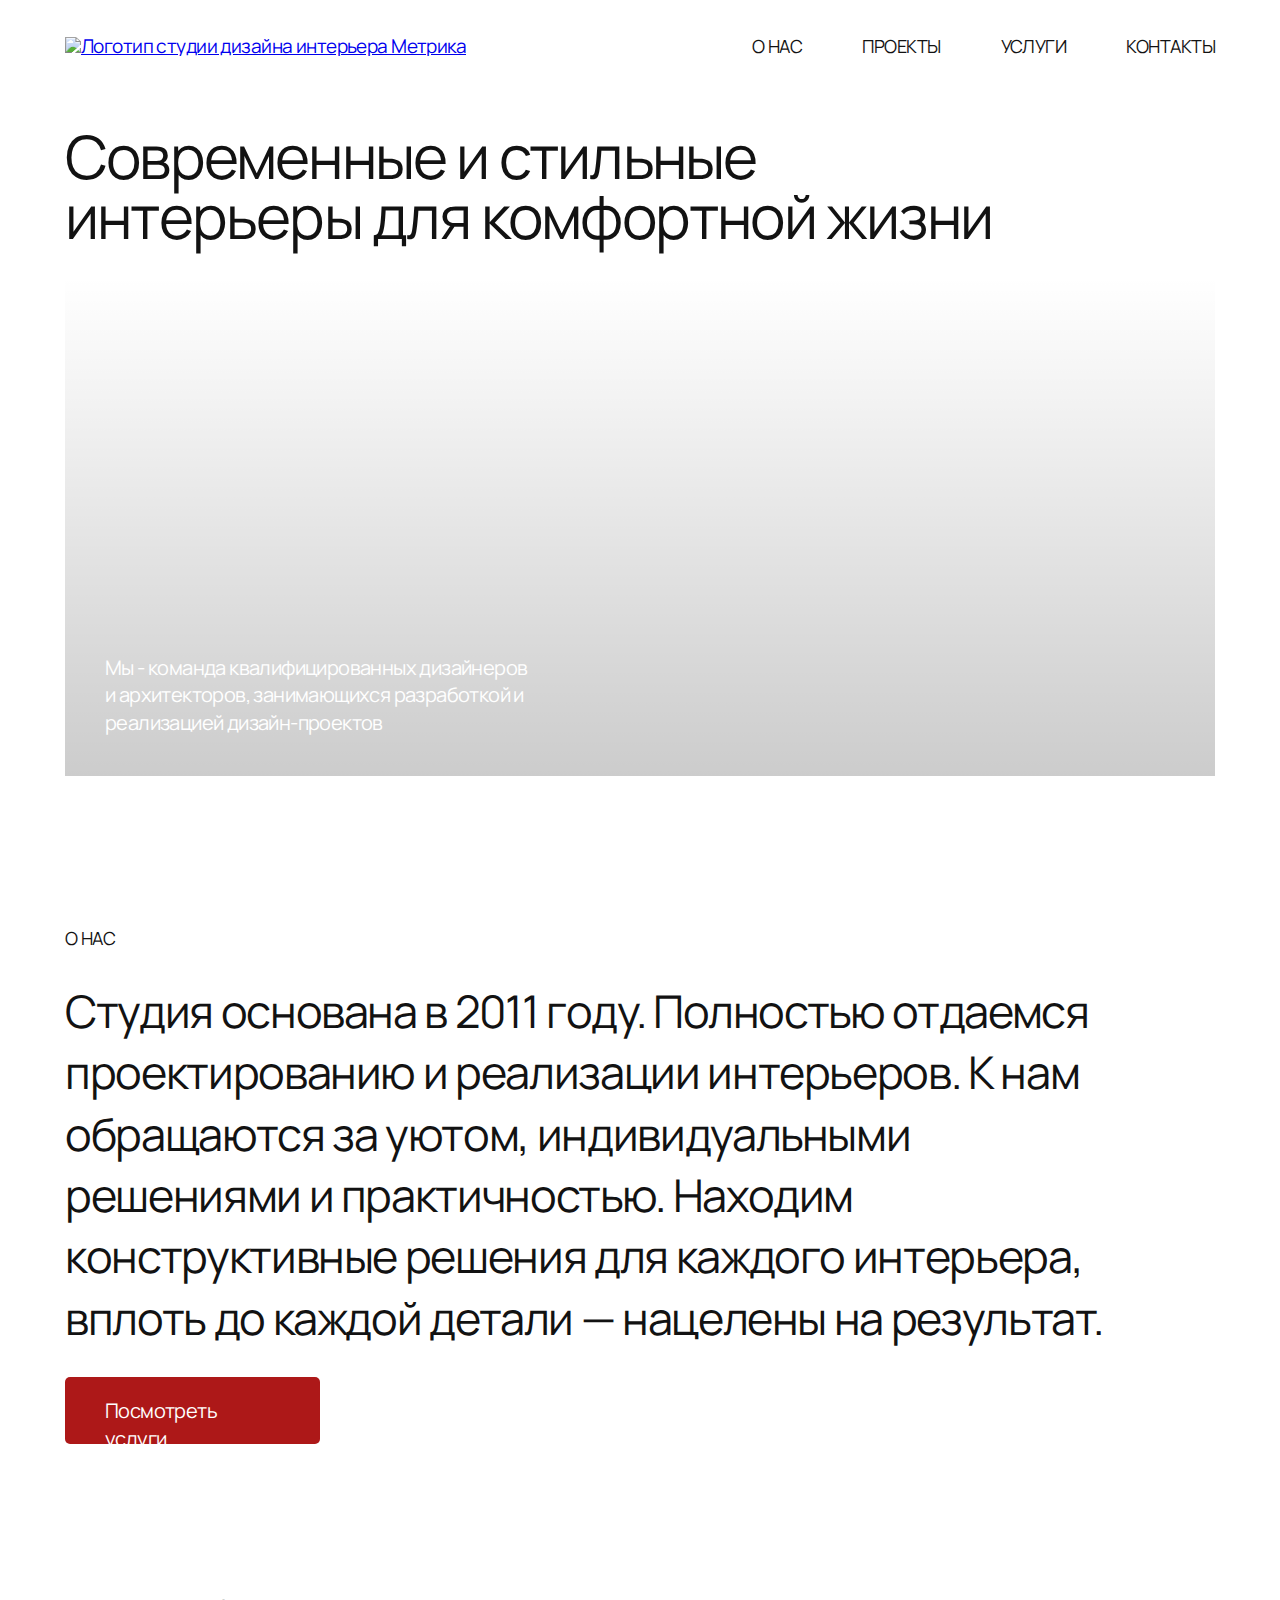
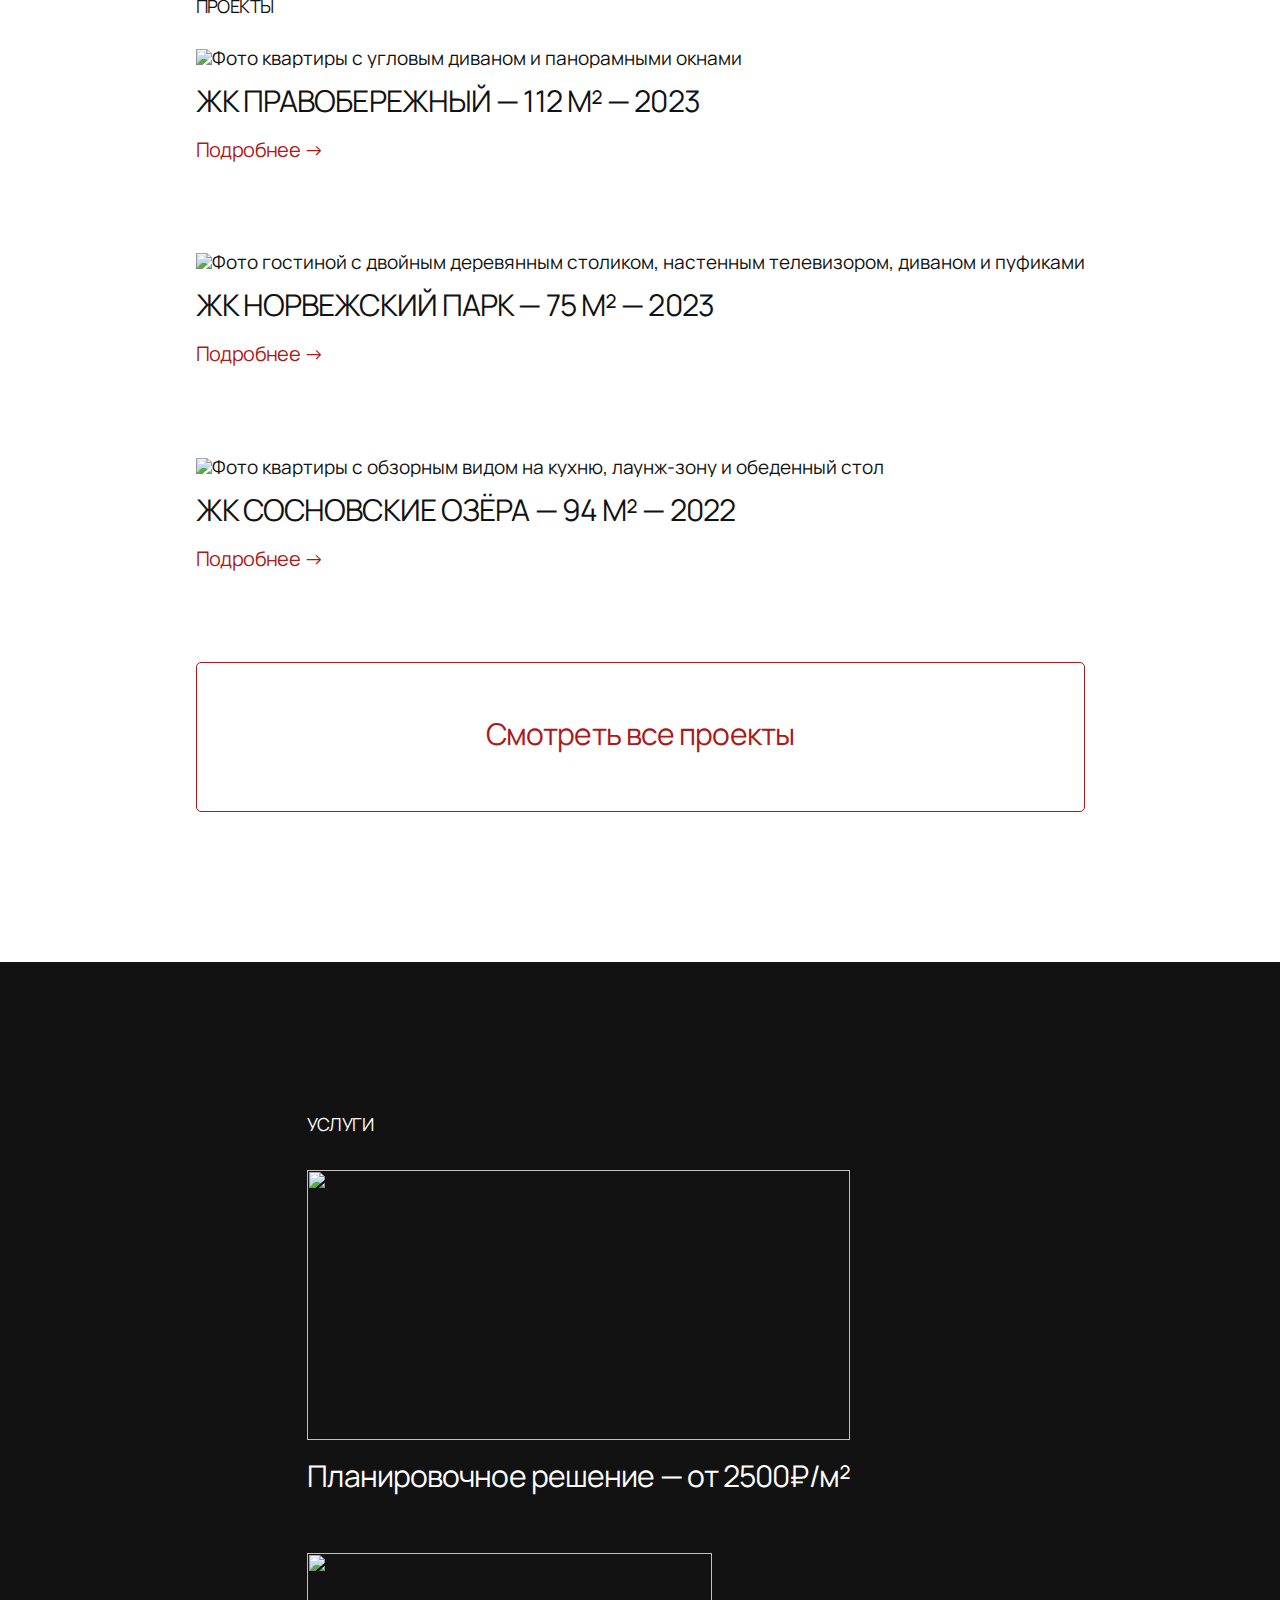
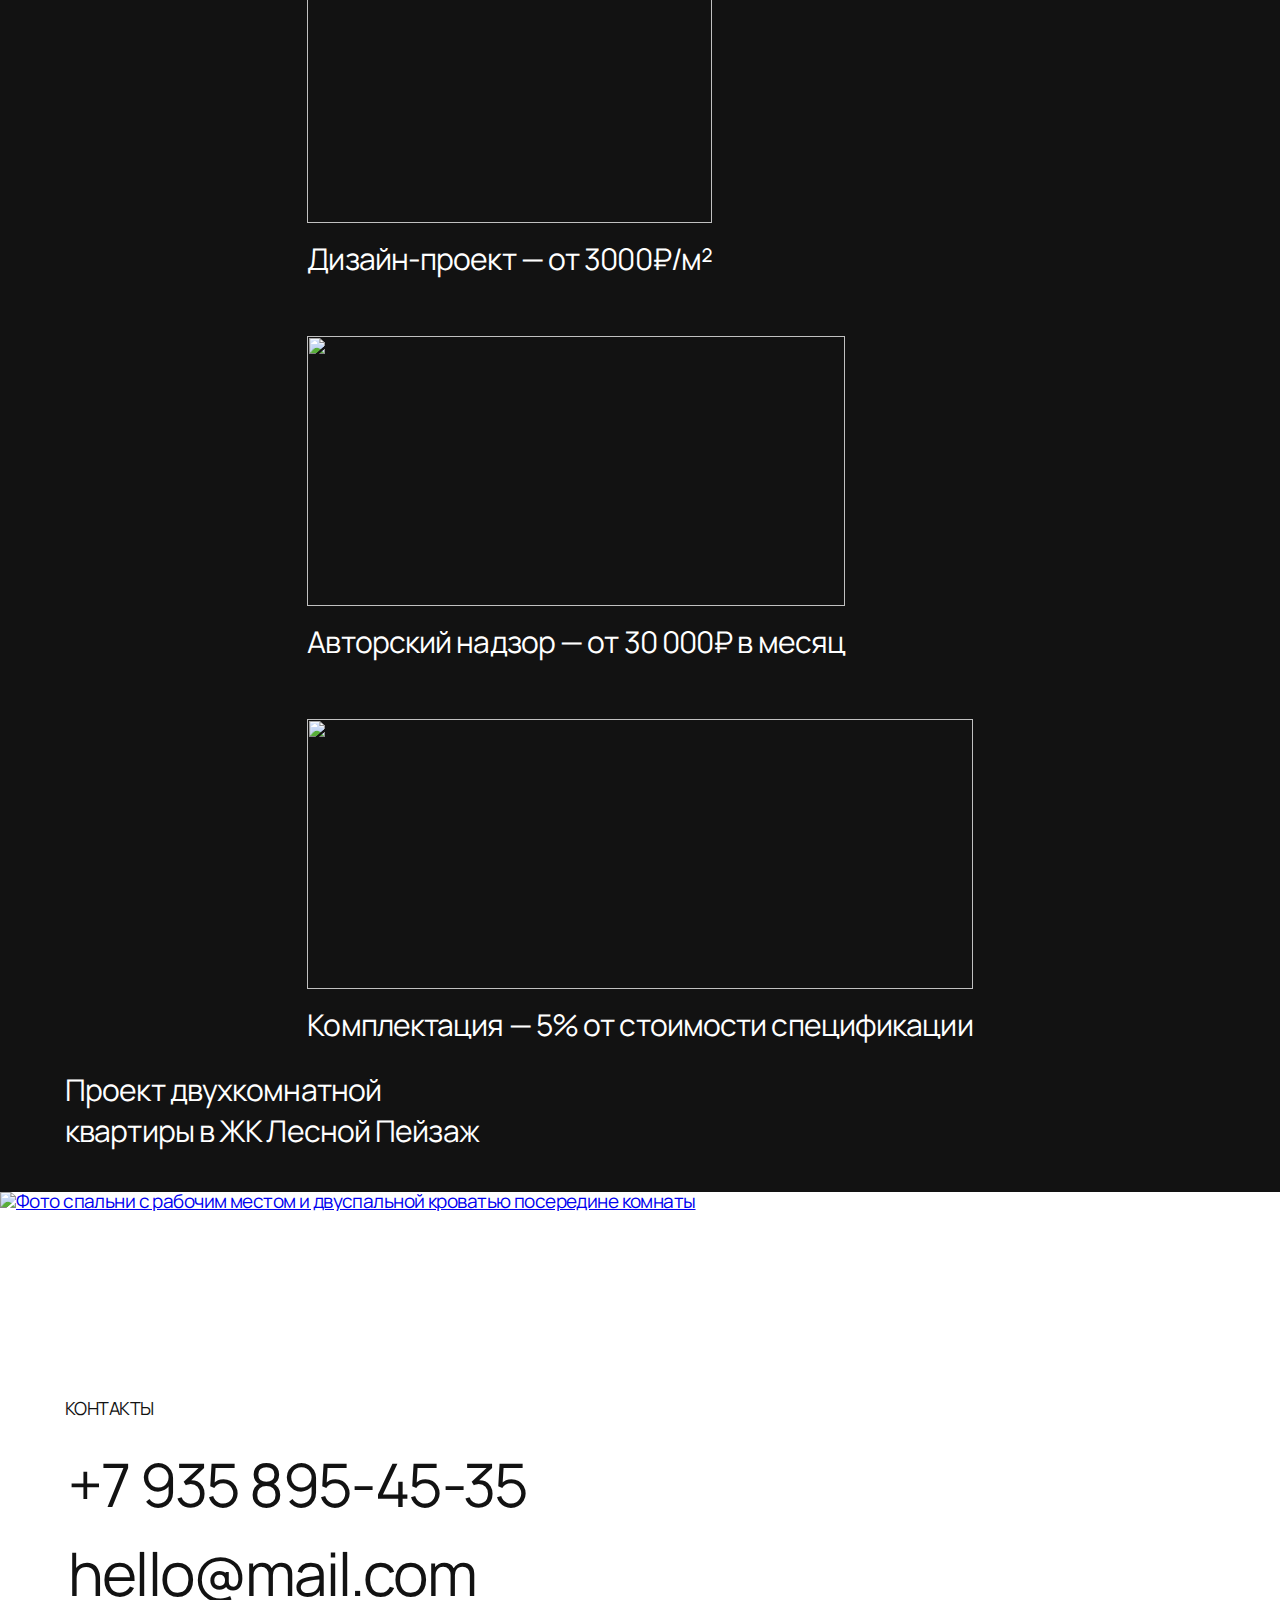
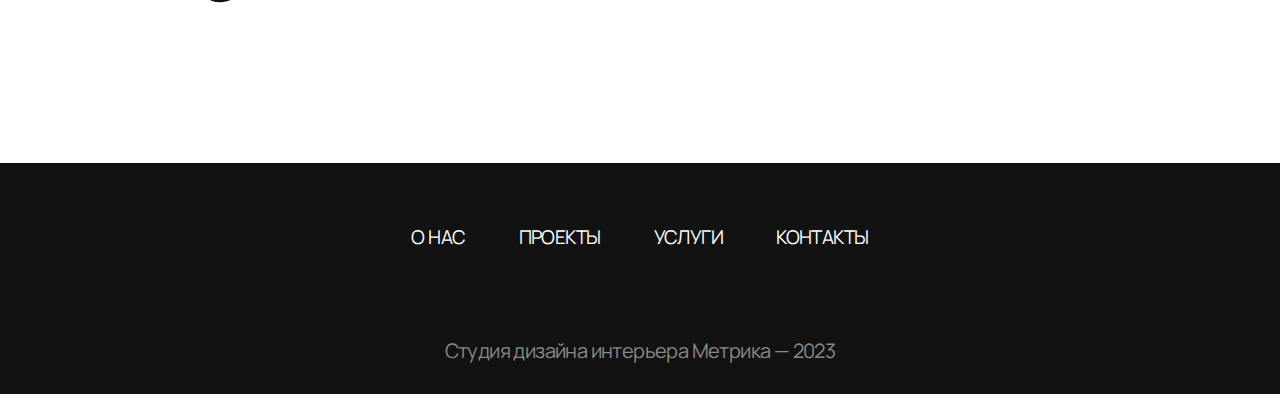
==== commit 63e5a3d5: "fix" ====
--- a/Metrics/index.html
+++ b/Metrics/index.html
@@ -18,25 +18,26 @@
 <body id="body">
     <div class="wrapper">
         <header class="header container">
-            <img class="header__logo" src="Resources/Objects/Metrica_logo/Metrica_logo.png"
-                alt="Логотип студии дизайна интерьера Метрика"
-                srcset="Resources/Objects/Metrica_logo/Metrica_logo@2x.png 2x">
-
+            <a href="index.html">
+                <img class="header__logo" src="Resources/Objects/Metrica_logo/Metrica_logo.png"
+                    alt="Логотип студии дизайна интерьера Метрика"
+                    srcset="Resources/Objects/Metrica_logo/Metrica_logo@2x.png 2x">
+            </a>
 
             <nav class="header__navigation">
-                <a class="header__link link" href="#about-us">О НАС</a>
-                <a class="header__link link" href="#project">ПРОЕКТЫ</a>
-                <a class="header__link link" href="#service">УСЛУГИ</a>
-                <a class="header__link link" href="#contact">КОНТАКТЫ</a>
+                <a class="link" href="#about-us">О нас</a>
+                <a class="link" href="#project">Проекты</a>
+                <a class="link" href="#service">Услуги</a>
+                <a class="link" href="#contact">Контакты</a>
             </nav>
         </header>
     </div>
 
     <nav id="mobile-header">
-        <a class="link" href="#about-us">О НАС</a>
-        <a class="link" href="#project">ПРОЕКТЫ</a>
-        <a class="link" href="#service">УСЛУГИ</a>
-        <a class="link" href="#contact">КОНТАКТЫ</a>
+        <a class="link" href="#about-us">О нас</a>
+        <a class="link" href="#project">Проекты</a>
+        <a class="link" href="#service">Услуги</a>
+        <a class="link" href="#contact">Контакты</a>
         <div id="toggle" class="header__toggle">
             <input class="header__input" type="checkbox">
             <span class="header__span"></span>
@@ -58,7 +59,7 @@
 
     <div class="wrapper">
         <div id="about-us" class="about-us container">
-            <h2 class="h2">О НАС</h2>
+            <h2 class="h2">О нас</h2>
             <p class="about-us__paragraph">Студия основана в 2011 году. Полностью отдаемся проектированию и реализации
                 интерьеров. К нам
                 обращаются
@@ -72,26 +73,26 @@
 
     <div class="wrapper">
         <div id="project" class="project">
-            <h2 class="h2">ПРОЕКТЫ</h2>
+            <h2 class="h2">Проекты</h2>
             <div class="project__item">
                 <img class="project__image" src="Resources/Photos/RC-Pravoberezhny/RC-Pravoberezhny.png"
                     alt="Фото квартиры с угловым диваном и панорамными окнами"
                     srcset="Resources/Photos/RC-Pravoberezhny/RC-Pravoberezhny@2x.png 2x">
-                <h3 class="h3">ЖК ПРАВОБЕРЕЖНЫЙ — 112 м² — 2023</h3>
+                <h3 class="project__h3 h3">ЖК правобережный — 112 м² — 2023</h3>
                 <a class="project__link" href="">Подробнее →</a>
             </div>
             <div class="project__item">
                 <img class="project__image" src="Resources/Photos/RC-Norvezhskiy-park/RC-Norvezhskiy-park.png"
                     alt="Фото гостиной с двойным деревянным столиком, настенным телевизором, диваном и пуфиками"
-                    srcset="Resources/Photos/RC-Norvezhskiy-park/RC-Norvezhskiy-park@2.png x2">
-                <h3 class="h3">ЖК НОРВЕЖСКИЙ ПАРК — 75 М² — 2023</h3>
+                    srcset="Resources/Photos/RC-Norvezhskiy-park/RC-Norvezhskiy-park@2x.png x2">
+                <h3 class="project__h3 h3">ЖК норвежский парк — 75 м² — 2023</h3>
                 <a class="project__link" href="">Подробнее →</a>
             </div>
             <div class="project__item">
                 <img class="project__image" src="Resources/Photos/RC-Sosnovskie-ozera/RC-Sosnovskie-ozera.png"
                     alt="Фото квартиры с обзорным видом на кухню, лаунж-зону и обеденный стол"
-                    srcset="Resources/Photos/RC-Sosnovskie-ozera/RC-Sosnovskie-ozera@2.png x2">
-                <h3 class="h3">ЖК СОСНОВСКИЕ ОЗЕРА — 94 М² — 2022</h3>
+                    srcset="Resources/Photos/RC-Sosnovskie-ozera/RC-Sosnovskie-ozera@2x.png x2">
+                <h3 class="project__h3 h3">ЖК сосновские озёра — 94 м² — 2022</h3>
                 <a class="project__link" href="">Подробнее →</a>
             </div>
             <a class="project__show-all" href="">Смотреть все проекты</a>
@@ -101,58 +102,58 @@
     <div class="black-background">
         <div class="wrapper">
             <div id="service" class="service">
-                <h2 class="service__h2 h2">УСЛУГИ</h2>
+                <h2 class="service__h2 h2">Услуги</h2>
                 <div class="service__item">
                     <img class="service__image" src="Resources/Photos/Planning-decision/Planning-decision.png"
-                        srcset="Resources/Photos/Planning-decision/Planning-decision@2.png x2">
+                        srcset="Resources/Photos/Planning-decision/Planning-decision@2x.png x2">
                     <h3 class="h3">Планировочное решение — от 2500₽/м²</h3>
                 </div>
                 <div class="service__item">
                     <img class="service__image" src="Resources/Photos/Project-design/Project-design.png"
-                        srcset="Resources/Photos/Project-design/Project-design@2.png x2">
+                        srcset="Resources/Photos/Project-design/Project-design@2x.png x2">
                     <h3 class="h3">Дизайн-проект — от 3000₽/м²</h3>
                 </div>
                 <div class="service__item">
                     <img class="service__image" src="Resources/Photos/Author's-supervision/Author's-supervision.png"
-                        srcset="Resources/Photos/Project-design/Author's-supervision@2.png x2">
+                        srcset="Resources/Photos/Project-design/Author's-supervision@2x.png x2">
                     <h3 class="h3">Авторский надзор — от 30 000₽ в месяц</h3>
                 </div>
                 <div class="service__item">
                     <img class="service__image" src="Resources/Photos/Equipment/Equipment.png"
-                        srcset="Resources/Photos/Equipment/Equipment@2.png x2">
+                        srcset="Resources/Photos/Equipment/Equipment@2x.png x2">
                     <h3 class="h3">Комплектация — 5% от стоимости спецификации</h3>
                 </div>
             </div>
         </div>
     </div>
 
-    <div class="wrapper">
-        <a href="/" class="single-project">
-            <img class="single-project__image" src="Resources/Photos/RC_Forest_Landscape/RC_Forest_Landscape.png"
+    <div class="single-project">
+        <a href="/">
+            <img class="single-project__image" src="Resources/Photos/RC-Lesnoy-peyzazh/RC-Lesnoy-peyzazh.png"
                 alt="Фото спальни с рабочим местом и двуспальной кроватью посередине комнаты"
-                srcset="Resources/Photos/RC_Forest_Landscape/RC_Forest_Landscape@2.png x2">
-            <p class="single-project__paragraph">Проект двухкомнатной квартиры в ЖК Лесной Пейзаж</p>
+                srcset="Resources/Photos/RC-Lesnoy-peyzazh/RC-Lesnoy-peyzazh@2x.png x2">
+            <div class="container">
+                <p class="single-project__paragraph">Проект двухкомнатной квартиры в ЖК Лесной Пейзаж</p>
+            </div>
         </a>
     </div>
 
     <div class="wrapper">
         <div id="contact" class="contact  container">
-            <img class="contact__icon" src="Resources/Objects/Phone_logo/Phone_logo.png" alt="Иконка смартфона"
-                srcset="Resources/Objects/Phone_logo/Phone_logo@2.png x2">
-            <h2 class="h2">КОНТАКТЫ</h2>
+            <h2 class="h2">Контакты</h2>
             <a class="contact__link" href="tel:+79358954535">+7 935 895-45-35</a>
             <a class="contact__link" href="mailto:mail@htmlacademy.ru">hello@mail.com</a>
         </div>
     </div>
 
     <div class="black-background">
-        <div class="wrapper">
+        <div class="wrapper container">
             <footer class="footer">
                 <nav class="footer__navigation">
-                    <a class="footer__link" href="#about_us">О НАС</a>
-                    <a class="footer__link" href="#projects">ПРОЕКТЫ</a>
-                    <a class="footer__link" href="#services">УСЛУГИ</a>
-                    <a class="footer__link" href="#contacts">КОНТАКТЫ</a>
+                    <a class="footer__link" href="#about_us">О нас</a>
+                    <a class="footer__link" href="#projects">Проекты</a>
+                    <a class="footer__link" href="#services">Услуги</a>
+                    <a class="footer__link" href="#contacts">Контакты</a>
                 </nav>
                 <p class="footer__paragraph">Студия дизайна интерьера Метрика — 2023</p>
             </footer>
--- a/Metrics/Styles/style.css
+++ b/Metrics/Styles/style.css
@@ -1,4 +1,5 @@
 html {
+  scroll-behavior: smooth;
   font-family: "Manrope";
   font-size: 62.5%;
   color: #121212;
@@ -33,6 +34,7 @@
 
 .container {
   max-width: 115rem;
+  margin: 0 auto;
 }
 
 .header {
@@ -41,7 +43,7 @@
   justify-content: space-between;
   flex-wrap: wrap;
   margin-bottom: 7rem;
-  margin-top: 3.3rem;
+  margin-top: 3.7rem;
 }
 
 .header__logo {
@@ -61,9 +63,11 @@
 }
 
 .link{
+  color: #121212;
   transition: all 0.3s;
   font-size: 1.8rem;
   text-decoration: none;
+  text-transform: uppercase;
 }
 
 .link:hover{
@@ -116,6 +120,7 @@
   line-height: 2.459rem;
   margin-bottom: 3rem;
   justify-content: start;
+  text-transform: uppercase;
 }
 
 .about-us {
@@ -163,8 +168,12 @@
 
 .project__image {
   width: 100%;
-  margin-bottom: 1.5rem;
-}
+  margin-bottom: 1.2rem;
+}
+
+.project__h3 {
+  text-transform: uppercase;
+} 
 
 .h3 {
   font-size: 3rem;
@@ -189,6 +198,7 @@
 
 .project__show-all {
   width: 100%;
+  height: 15rem;
   font-size: 3rem;
   text-align: center;
   padding-top: 5.6rem;
@@ -209,36 +219,40 @@
 }
 
 .service{
+  margin-top: 15rem;
   display: flex;
   flex-direction: column;
   justify-content: center;
   color: #fff;
   background-color: #121212;
   align-items: start;
-  margin-bottom: 7.5rem;
+  margin-bottom: 9rem;
 }
 
 .service__h2  {
-  margin-top: 15rem;
+  margin-bottom: 3.4rem;
 }
 
 .service__image {
   width: 100%;
+  height: 27rem;
+  object-fit: cover;
   margin-bottom: 1.5rem;
 }
 
 .service__item {
-  margin-bottom: 6rem;
+  margin-bottom: 4.2rem;
 }
 
 .single-project {
   position: relative;
-  margin-bottom: 15rem;
 }
 
 .single-project__image {
   width: 100%;
-  max-width: 115rem;
+  max-height: 71.7rem;
+  object-fit: cover;
+  
 }
 
 .single-project:hover {
@@ -247,14 +261,12 @@
 }
 
 .single-project__paragraph {
-  color: #fff;
+  color:#fff;
   position: absolute;
   font-size: 3rem;
   line-height: 4.1rem;
-  max-width: 48rem;
-  bottom: 4rem;
-  left: 4rem;
-  margin-bottom: 0;
+  max-width: 44rem;
+  bottom: 6rem;
 }
 
 .black-background {
@@ -265,38 +277,46 @@
   position: relative;
   display: flex;
   flex-direction: column;
-  margin-bottom: 15rem;
-  width: 100%;
-}
-
-.contact__icon {
-  max-width: 2.4rem;
-  margin-bottom: 1.2rem;
-}
+  margin-bottom: 13.4rem;
+  width: 100%;
+}
+
+.contact::before{
+  content: "";
+  width: 1.3rem;
+  height: 2.2rem;
+  background: url(../Resources/Objects/Phone_logo/Phone_logo@2x.png) center center/cover no-repeat;
+  margin-bottom: 1.3rem;
+  margin-top: 15rem;
+}
+
 
 .contact__h3 {
+  text-transform: uppercase;
   font-size: 6rem;
   line-height: 6rem;
   margin-bottom: 3rem;
 }
 
 .contact__link{
+  width: fit-content;
   color: #121212;
   text-decoration: none;
   font-size: 6rem;
   line-height: 6rem;
-  margin-bottom: 3rem;
-  border: none;
+  margin-bottom: 2.3rem;
+  transition: 0.3s;
+  border: 0.3rem solid transparent;
 }
 
 .contact__link:hover {
-  color: #888888;
-  text-decoration: underline;
-  transition: 0.3s;
+  transition: all 0.3s;
+  opacity: 0.5;
+  border-bottom: 0.3rem solid #121212;
 }
 
 footer {
-  margin-top: 3rem;
+  margin-top: 6.5rem;
   display: flex;
   flex-direction: column;
   align-items: center;
@@ -308,7 +328,7 @@
   display: flex;
   flex-direction: row;
   flex-wrap: wrap;
-  gap: 6rem;
+  gap: 5.3rem;
 }
 
 .footer__link{
@@ -316,6 +336,7 @@
   transition: 0.3s;
   text-decoration: none;
   border-bottom: none;
+  text-transform: uppercase;
 }
 
 .footer__link:hover {
--- a/Metrics/Styles/adaptive.css
+++ b/Metrics/Styles/adaptive.css
@@ -39,6 +39,7 @@
     z-index: 1;
     opacity: 0;
     cursor: pointer;
+    
   }
 
   .header__span::after,
@@ -51,7 +52,11 @@
     width: 25px;
     height: 5px;
     top: 5px;
-    transition: all 0.3s;
+    transition: all 800ms;
+  }
+
+  .arrow-animation {
+    animation:  bounce 5s;
   }
 
   .header__span::before {
@@ -74,7 +79,7 @@
     position: absolute;
     display: block;
     width: 100%;
-    height: 100%;
+    height: 100vh;
     background-color: transparent;
     transition: all 400ms;
   }
@@ -83,8 +88,8 @@
     visibility: inherit;
     display: block;
     width: 100%;
-    height: 100%;
-    position: absolute;
+    height: 100vh;
+    position: fixed;
     background-color: #121212;
     opacity: 50%;
     z-index: 0;
@@ -118,7 +123,7 @@
     border-bottom: 0.1rem solid transparent;
   }
 
-  .header__logo{
+  .header__logo {
     width: auto;
     height: 3rem;
   }
@@ -145,7 +150,7 @@
       url(../Resources/Photos/Chair.png) center center/cover no-repeat;
   }
 
-  .main__paragraph{
+  .main__paragraph {
     color: #fff;
     max-width: 43rem;
     margin: 2.5rem;
@@ -202,12 +207,14 @@
   }
 
   .project__show-all {
+    height: fit-content;
     font-size: 2.4rem;
     padding-top: 3.2rem;
     padding-bottom: 3.2rem;
   }
 
-  .service{
+  .service {
+    margin-top: 4rem;
     align-items: center;
     margin-bottom: 0;
   }
@@ -217,54 +224,42 @@
     object-fit: cover;
   }
 
-  .h2  {
-    margin-top: 4rem;
-  }
-
   .service__item:nth-child(5) {
     margin-bottom: 4rem;
   }
 
   .single-project {
-    margin-top: 4rem;
-    margin-bottom: 8rem;
+    margin-bottom: 8rem;
+  }
+
+  .single-project__image {
+    height: 74vw;
+    object-fit: cover;
   }
 
   .single-project__paragraph {
+    color: #fff;
     max-width: 21rem;
     font-size: 1.5rem;
     line-height: 2rem;
-    bottom: 2.5rem;
-    left: 2.5rem;
+    position: absolute;
+    left: 3rem;
+    bottom: 2rem;
     margin-bottom: 0;
-  }
-
-  .single-project__image {
-    height: 74vw;
-    object-fit: cover;
-  }
-
-  .single-project__paragraph {
-    color: #fff;
-    position: absolute;
-    left: 2rem;
-    bottom: 2rem;
-    max-width: 31rem;
   }
 
   .contact {
     margin-bottom: 0;
-    justify-content: center;
-    align-self: center;
-    text-align: center;
-    width: 100%;
-  }
-
-  .contact__icon {
+    width: 100%;
+  }
+
+  .contact::before{
     display: none;
   }
 
-  .contact__link{
+  .contact__link {
+    text-align: center;
+    width: 100%;
     font-size: 3.1rem;
     line-height: 3.1rem;
     margin-bottom: 4rem;
